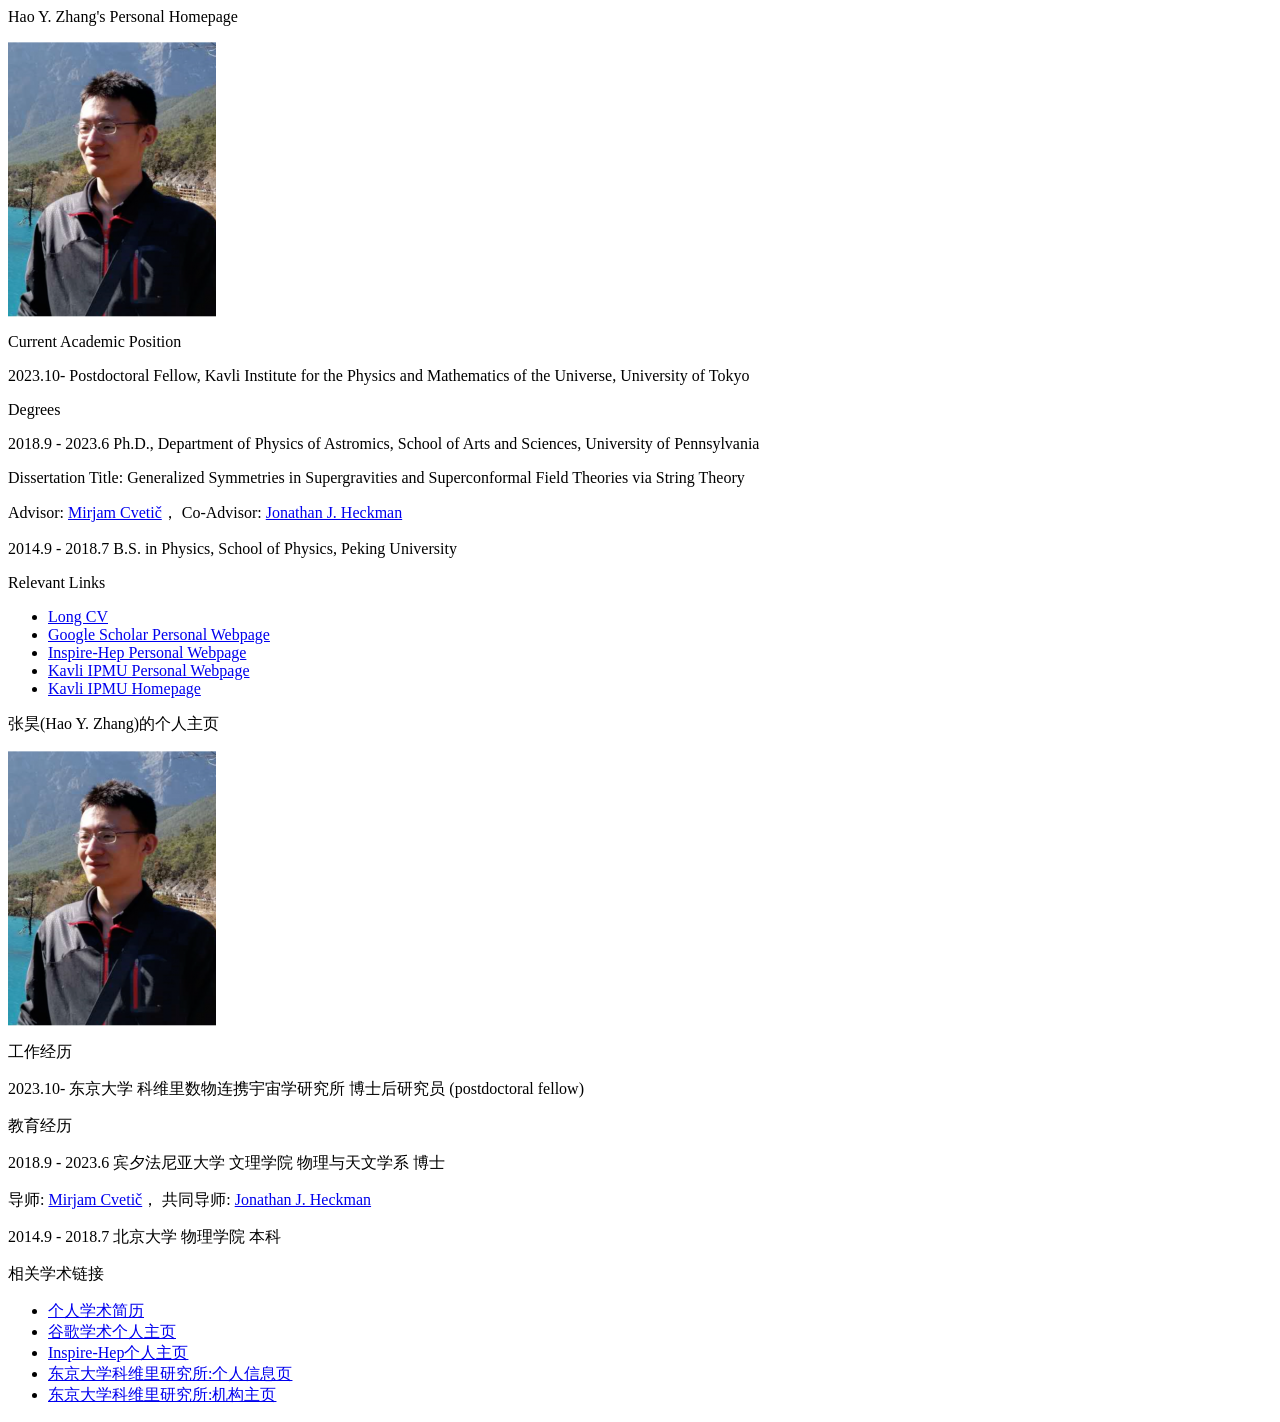
==== index.html @ 685e53cf "Update index.html En ver added" ====
<html lang="zh">
<head style="font-size:10em; ">
  <title>张昊(Hao Y. Zhang)的个人主页</title>
</head>

<body>

<p>Hao Y. Zhang's Personal Homepage</p>

<img src="./photo.png">
  
<p>Current Academic Position</p>
<p>2023.10- Postdoctoral Fellow, Kavli Institute for the Physics and Mathematics of the Universe, University of Tokyo</p>
  
<p>Degrees</p>
<p>2018.9 - 2023.6 Ph.D., Department of Physics of Astromics, School of Arts and Sciences, University of Pennsylvania</p>
<p>Dissertation Title: Generalized Symmetries in Supergravities and Superconformal Field Theories via String Theory </p>
<p>Advisor: <a href="https://en.wikipedia.org/wiki/Mirjam_Cvetič">Mirjam Cvetič</a>， 
  Co-Advisor: <a href="https://www.jjheckman.com">Jonathan J. Heckman</a></p>
<p>2014.9 - 2018.7 B.S. in Physics, School of Physics, Peking University</p>

  
<p>Relevant Links</p>
<ul>
<li> <a href="./HaoZhang_CV_202310.pdf">Long CV</a> </li>
<li> <a href="https://scholar.google.com/citations?user=xNSb1rYAAAAJ&hl=en">Google Scholar Personal Webpage</a> </li>
<li> <a href="https://inspirehep.net/authors/1694387?ui-citation-summary=true">Inspire-Hep Personal Webpage</a> </li>
<li> <a href="https://db.ipmu.jp/member/personal/7390en.html">Kavli IPMU Personal Webpage</a> </li>
<li> <a href="https://www.ipmu.jp">Kavli IPMU Homepage</a> </li>
</ul>

  
<p>张昊(Hao Y. Zhang)的个人主页</p>

<img src="./photo.png">
  
<p>工作经历</p>
<p>2023.10- 东京大学 科维里数物连携宇宙学研究所 博士后研究员 (postdoctoral fellow)</p>
  
<p>教育经历</p>
<p>2018.9 - 2023.6 宾夕法尼亚大学 文理学院 物理与天文学系 博士</p>
<p>导师: <a href="https://en.wikipedia.org/wiki/Mirjam_Cvetič">Mirjam Cvetič</a>， 
  共同导师: <a href="https://www.jjheckman.com">Jonathan J. Heckman</a></p>
<p>2014.9 - 2018.7 北京大学 物理学院 本科</p>

  
<p>相关学术链接</p>
<ul>
<li> <a href="./HaoZhang_CV_202310.pdf">个人学术简历</a> </li>
<li> <a href="https://scholar.google.com/citations?user=xNSb1rYAAAAJ&hl=en">谷歌学术个人主页</a> </li>
<li> <a href="https://inspirehep.net/authors/1694387?ui-citation-summary=true">Inspire-Hep个人主页</a> </li>
<li> <a href="https://db.ipmu.jp/member/personal/7390en.html">东京大学科维里研究所:个人信息页</a> </li>
<li> <a href="https://www.ipmu.jp">东京大学科维里研究所:机构主页</a> </li>
</ul>
</body>
</html>
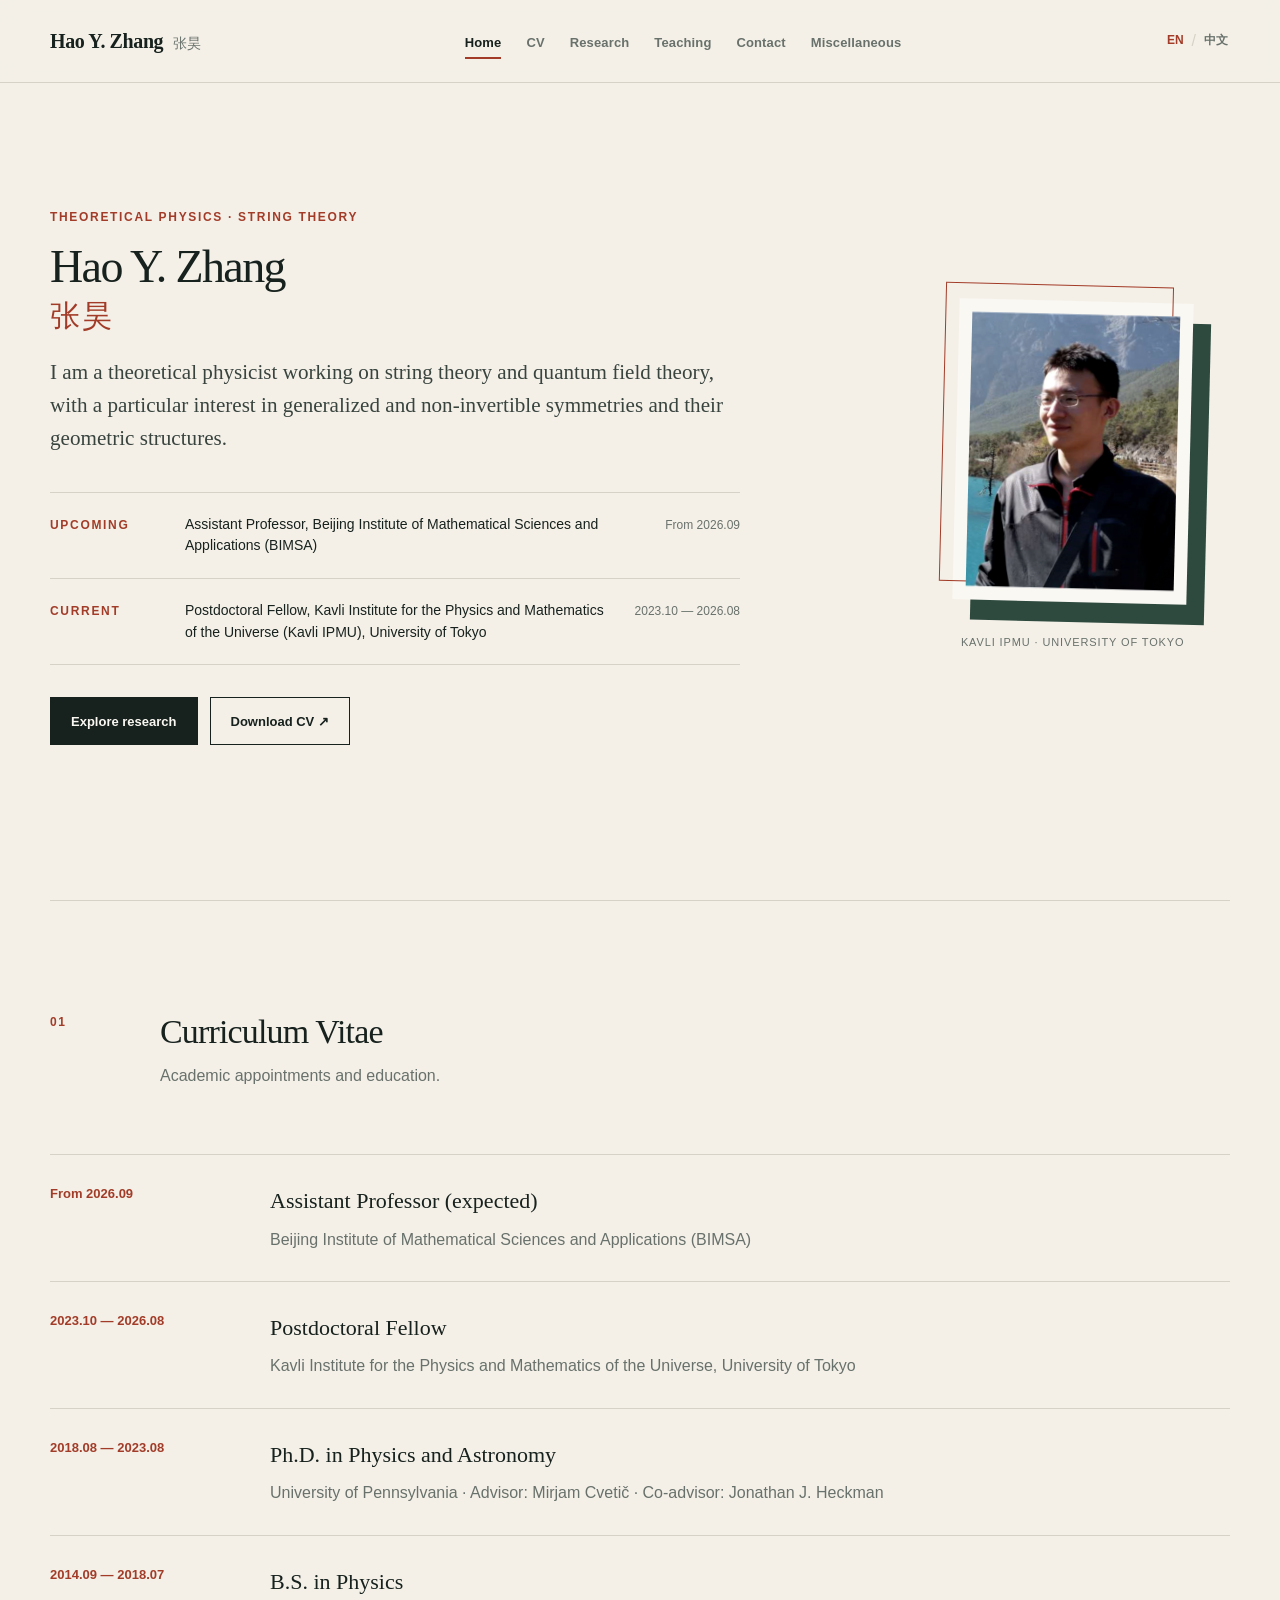
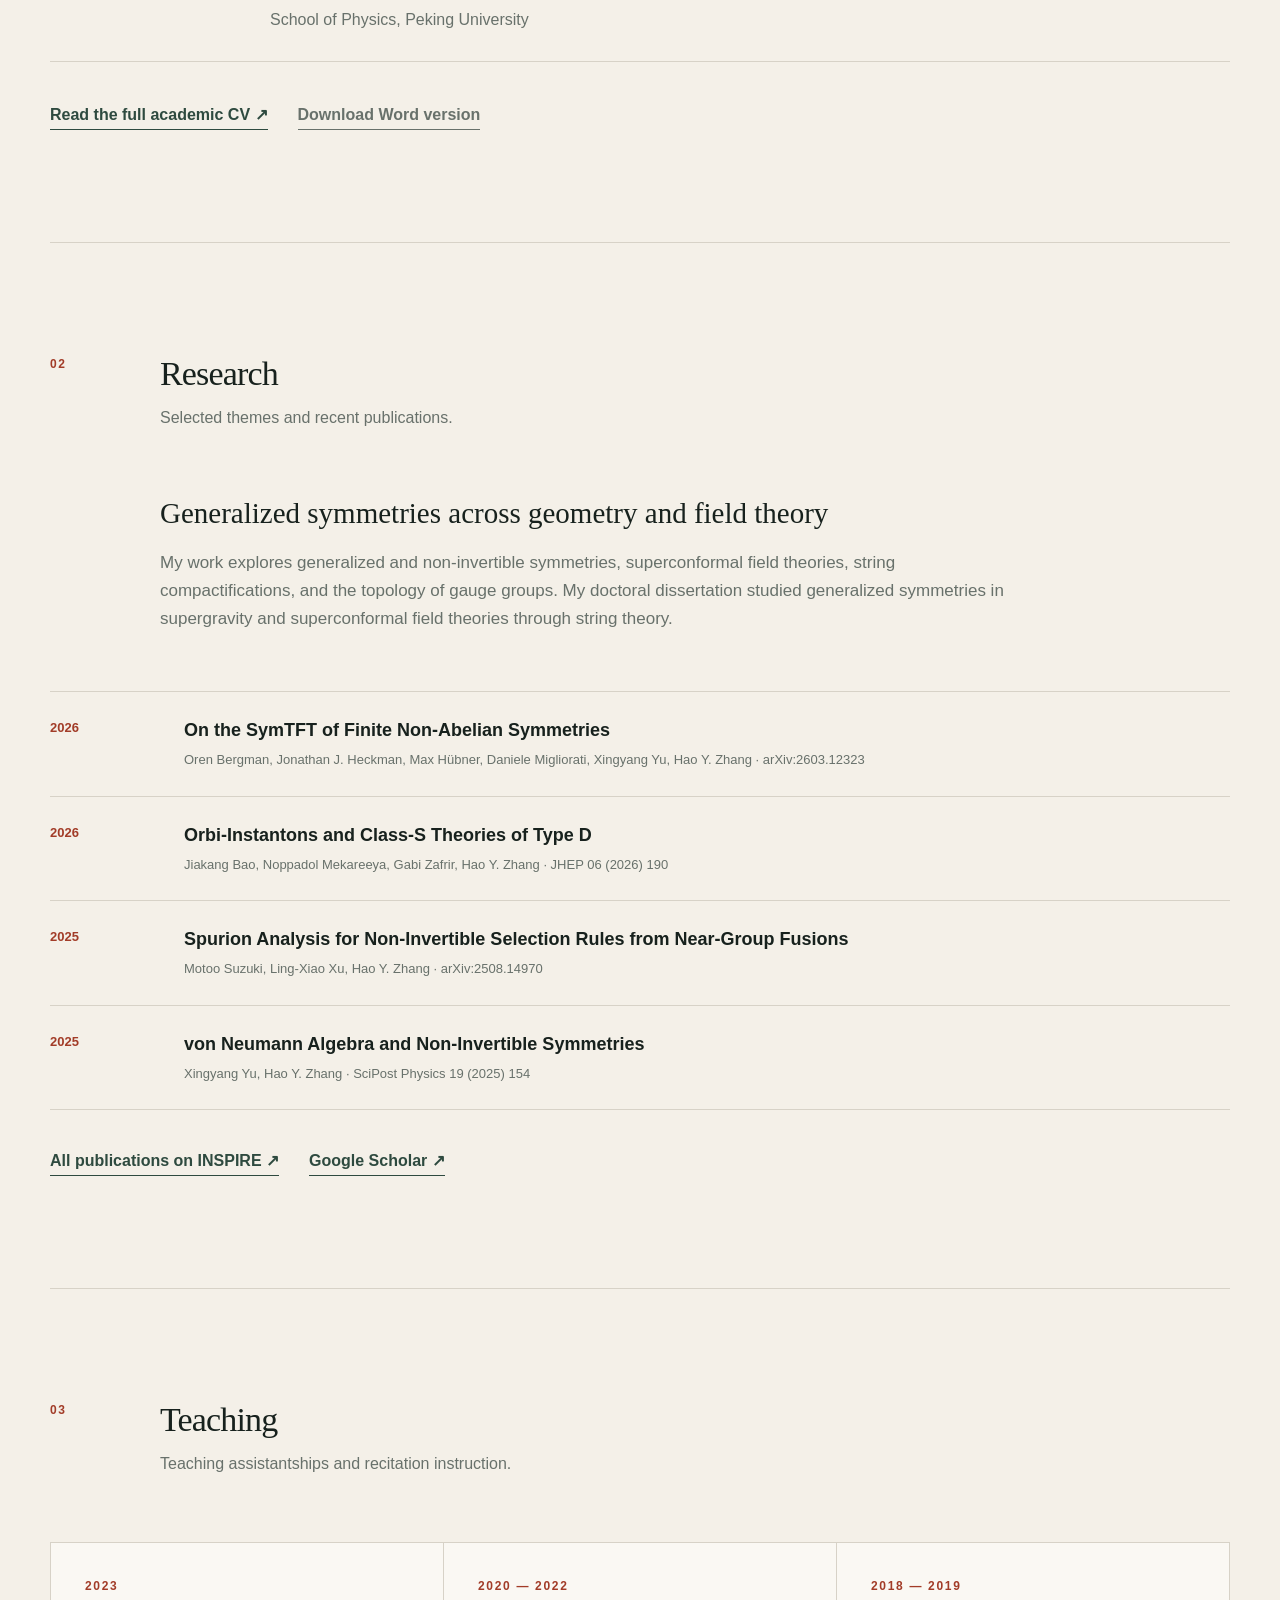
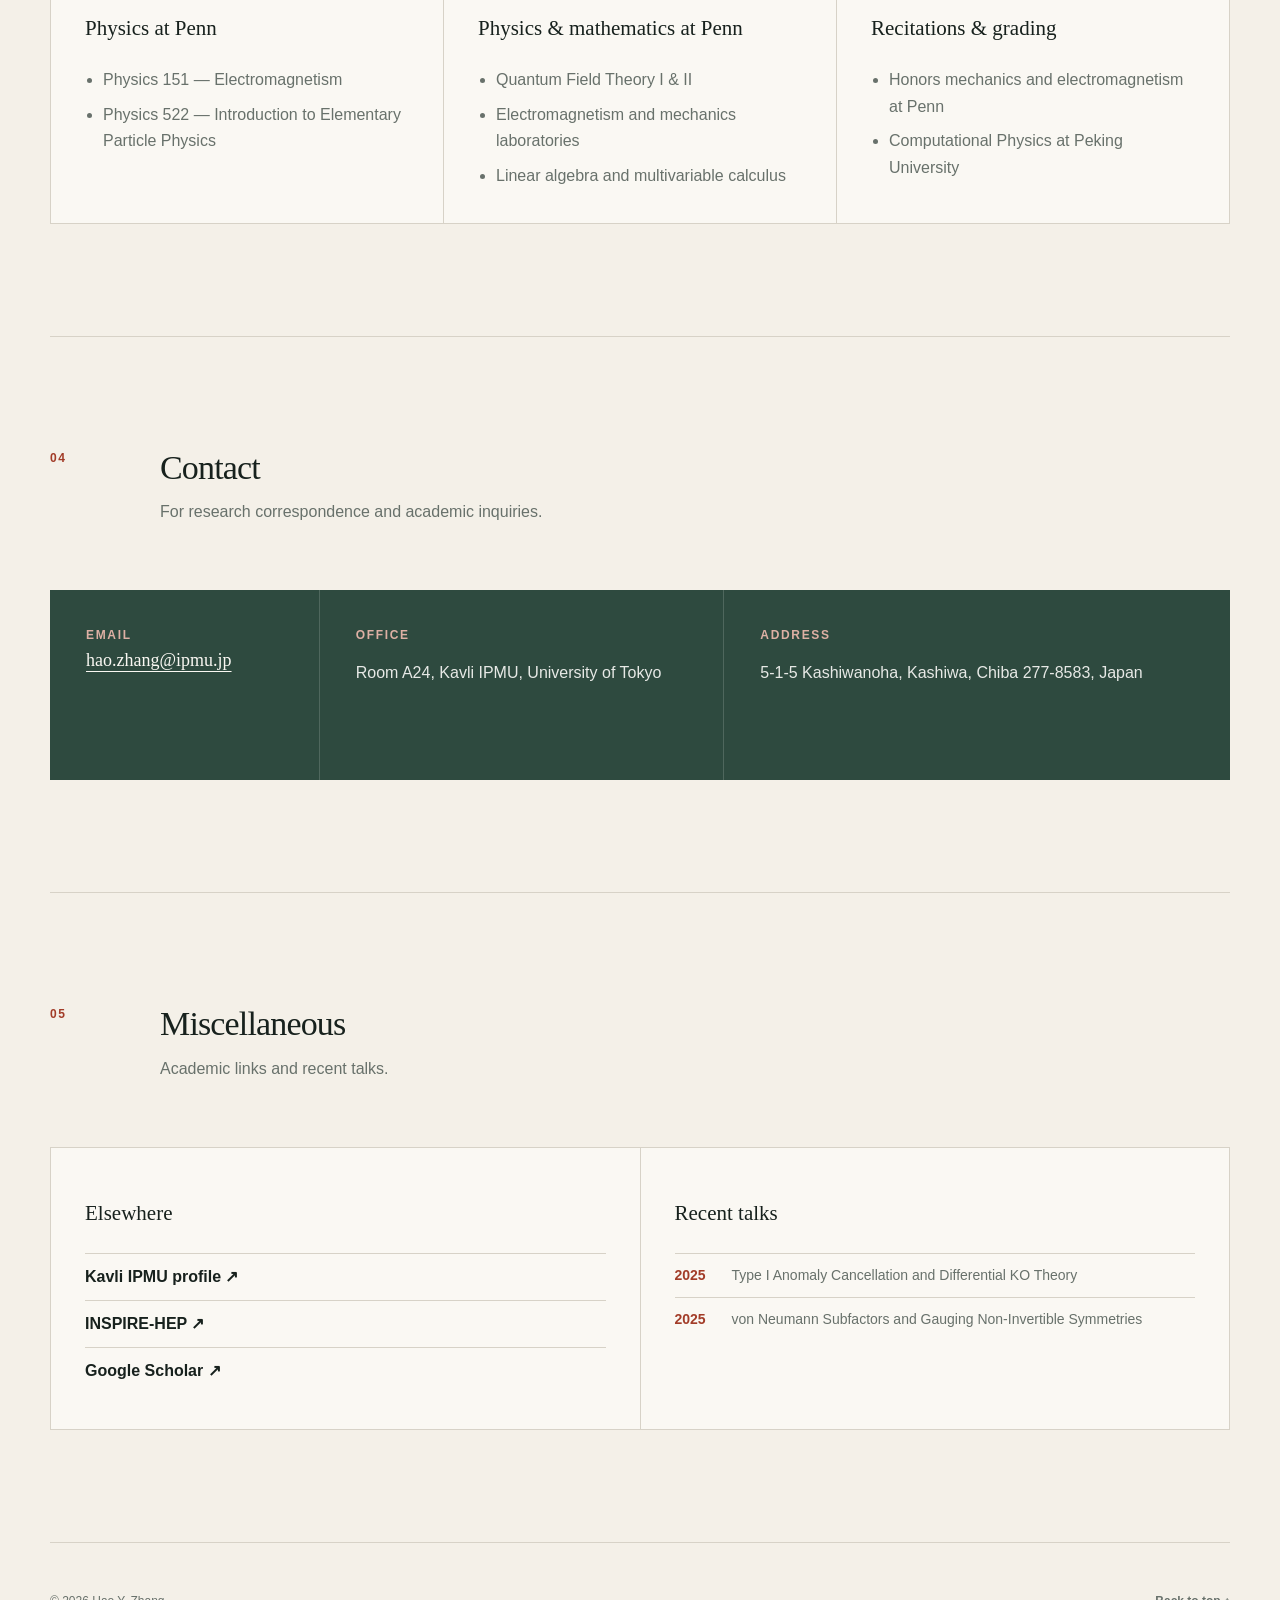
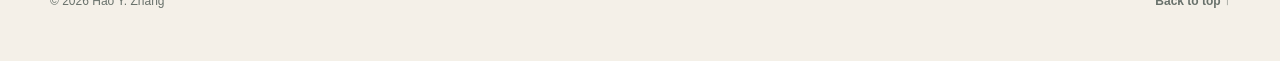
==== commit 562560d5: "Add files via upload" ====
--- a/index.html
+++ b/index.html
@@ -1,56 +1,242 @@
-<html lang="zh">
-<head style="font-size:10em; ">
-  <title>张昊(Hao Y. Zhang)的个人主页</title>
+<!doctype html>
+<html lang="en">
+<head>
+  <meta charset="utf-8">
+  <meta name="viewport" content="width=device-width, initial-scale=1">
+  <meta name="description" content="Hao Y. Zhang — theoretical physicist working on string theory, quantum field theory, and generalized symmetries. Assistant Professor at BIMSA from September 2026.">
+  <meta name="theme-color" content="#f4f0e8">
+  <title>Hao Y. Zhang | 张昊</title>
+  <link rel="stylesheet" href="styles.css">
+  <script src="script.js" defer></script>
 </head>
-
 <body>
-
-<p>Hao Y. Zhang's Personal Homepage</p>
-
-<img src="./photo.png">
-  
-<p>Current Academic Position</p>
-<p>2023.10- Postdoctoral Fellow, Kavli Institute for the Physics and Mathematics of the Universe, University of Tokyo</p>
-  
-<p>Degrees</p>
-<p>2018.9 - 2023.6 Ph.D., Department of Physics of Astromics, School of Arts and Sciences, University of Pennsylvania</p>
-<p>Dissertation Title: Generalized Symmetries in Supergravities and Superconformal Field Theories via String Theory </p>
-<p>Advisor: <a href="https://en.wikipedia.org/wiki/Mirjam_Cvetič">Mirjam Cvetič</a>， 
-  Co-Advisor: <a href="https://www.jjheckman.com">Jonathan J. Heckman</a></p>
-<p>2014.9 - 2018.7 B.S. in Physics, School of Physics, Peking University</p>
-
-  
-<p>Relevant Links</p>
-<ul>
-<li> <a href="./HaoZhang_CV_202310.pdf">Long CV</a> </li>
-<li> <a href="https://scholar.google.com/citations?user=xNSb1rYAAAAJ&hl=en">Google Scholar Personal Webpage</a> </li>
-<li> <a href="https://inspirehep.net/authors/1694387?ui-citation-summary=true">Inspire-Hep Personal Webpage</a> </li>
-<li> <a href="https://db.ipmu.jp/member/personal/7390en.html">Kavli IPMU Personal Webpage</a> </li>
-<li> <a href="https://www.ipmu.jp">Kavli IPMU Homepage</a> </li>
-</ul>
-
-  
-<p>张昊(Hao Y. Zhang)的个人主页</p>
-
-<img src="./photo.png">
-  
-<p>工作经历</p>
-<p>2023.10- 东京大学 科维里数物连携宇宙学研究所 博士后研究员 (postdoctoral fellow)</p>
-  
-<p>教育经历</p>
-<p>2018.9 - 2023.6 宾夕法尼亚大学 文理学院 物理与天文学系 博士</p>
-<p>导师: <a href="https://en.wikipedia.org/wiki/Mirjam_Cvetič">Mirjam Cvetič</a>， 
-  共同导师: <a href="https://www.jjheckman.com">Jonathan J. Heckman</a></p>
-<p>2014.9 - 2018.7 北京大学 物理学院 本科</p>
-
-  
-<p>相关学术链接</p>
-<ul>
-<li> <a href="./HaoZhang_CV_202310.pdf">个人学术简历</a> </li>
-<li> <a href="https://scholar.google.com/citations?user=xNSb1rYAAAAJ&hl=en">谷歌学术个人主页</a> </li>
-<li> <a href="https://inspirehep.net/authors/1694387?ui-citation-summary=true">Inspire-Hep个人主页</a> </li>
-<li> <a href="https://db.ipmu.jp/member/personal/7390en.html">东京大学科维里研究所:个人信息页</a> </li>
-<li> <a href="https://www.ipmu.jp">东京大学科维里研究所:机构主页</a> </li>
-</ul>
+  <a class="skip-link" href="#main-content">Skip to content</a>
+
+  <header class="site-header">
+    <div class="header-inner">
+      <a class="wordmark" href="#home" aria-label="Hao Y. Zhang home">
+        <span class="wordmark-name">Hao Y. Zhang</span>
+        <span class="wordmark-cn">张昊</span>
+      </a>
+
+      <nav class="main-nav" aria-label="Primary navigation">
+        <a href="#home" data-section="home" data-en="Home" data-zh="主页">Home</a>
+        <a href="#cv" data-section="cv" data-en="CV" data-zh="履历">CV</a>
+        <a href="#research" data-section="research" data-en="Research" data-zh="研究">Research</a>
+        <a href="#teaching" data-section="teaching" data-en="Teaching" data-zh="教学">Teaching</a>
+        <a href="#contact" data-section="contact" data-en="Contact" data-zh="联系方式">Contact</a>
+        <a href="#misc" data-section="misc" data-en="Miscellaneous" data-zh="其它">Miscellaneous</a>
+      </nav>
+
+      <div class="language-switcher" role="group" aria-label="Language">
+        <button type="button" data-language="en" aria-pressed="true">EN</button>
+        <span aria-hidden="true">/</span>
+        <button type="button" data-language="zh" aria-pressed="false">中文</button>
+      </div>
+    </div>
+  </header>
+
+  <main id="main-content">
+    <section id="home" class="page-section hero" data-page-section tabindex="-1">
+      <div class="hero-copy">
+        <p class="eyebrow" data-en="Theoretical Physics · String Theory" data-zh="理论物理 · 弦理论">Theoretical Physics · String Theory</p>
+        <h1><span>Hao Y. Zhang</span><span class="h1-cn">张昊</span></h1>
+        <p class="hero-lede" data-en="I am a theoretical physicist working on string theory and quantum field theory, with a particular interest in generalized and non-invertible symmetries and their geometric structures." data-zh="我的研究集中在弦理论与量子场论，尤其关注广义对称性、不可逆对称性，以及它们背后的几何结构。">I am a theoretical physicist working on string theory and quantum field theory, with a particular interest in generalized and non-invertible symmetries and their geometric structures.</p>
+        <div class="current-role">
+          <span class="role-label" data-en="Upcoming" data-zh="即将任职">Upcoming</span>
+          <p data-en="Assistant Professor, Beijing Institute of Mathematical Sciences and Applications (BIMSA)" data-zh="北京雁栖湖应用数学研究院（BIMSA）助理教授">Assistant Professor, Beijing Institute of Mathematical Sciences and Applications (BIMSA)</p>
+          <span class="role-date" data-en="From 2026.09" data-zh="2026.09 起">From 2026.09</span>
+        </div>
+        <div class="current-role current-role-secondary">
+          <span class="role-label" data-en="Current" data-zh="现任">Current</span>
+          <p data-en="Postdoctoral Fellow, Kavli Institute for the Physics and Mathematics of the Universe (Kavli IPMU), University of Tokyo" data-zh="东京大学科维里数物连携宇宙学研究所（Kavli IPMU）博士后研究员">Postdoctoral Fellow, Kavli Institute for the Physics and Mathematics of the Universe (Kavli IPMU), University of Tokyo</p>
+          <span class="role-date">2023.10 — 2026.08</span>
+        </div>
+        <div class="hero-actions">
+          <a class="button button-dark" href="#research" data-en="Explore research" data-zh="查看研究">Explore research</a>
+          <a class="button button-light" href="HaoZhang_CV_2026.pdf" target="_blank" rel="noopener" data-en="Download CV ↗" data-zh="下载履历 ↗">Download CV ↗</a>
+        </div>
+      </div>
+      <div class="portrait-wrap">
+        <div class="portrait-frame">
+          <img src="photo.png" alt="Portrait of Hao Y. Zhang" width="210" height="275">
+        </div>
+        <p class="portrait-caption" data-en="Kavli IPMU · University of Tokyo" data-zh="Kavli IPMU · 东京大学">Kavli IPMU · University of Tokyo</p>
+      </div>
+    </section>
+
+    <section id="cv" class="page-section" data-page-section tabindex="-1">
+      <div class="section-heading">
+        <p class="section-number">01</p>
+        <div>
+          <h2 data-en="Curriculum Vitae" data-zh="个人履历">Curriculum Vitae</h2>
+          <p data-en="Academic appointments and education." data-zh="学术任职与教育经历。">Academic appointments and education.</p>
+        </div>
+      </div>
+      <div class="timeline">
+        <article class="timeline-item">
+          <p class="timeline-date" data-en="From 2026.09" data-zh="2026.09 起">From 2026.09</p>
+          <div>
+            <h3 data-en="Assistant Professor (expected)" data-zh="助理教授（预计）">Assistant Professor (expected)</h3>
+            <p data-en="Beijing Institute of Mathematical Sciences and Applications (BIMSA)" data-zh="北京雁栖湖应用数学研究院（BIMSA）">Beijing Institute of Mathematical Sciences and Applications (BIMSA)</p>
+          </div>
+        </article>
+        <article class="timeline-item">
+          <p class="timeline-date">2023.10 — 2026.08</p>
+          <div>
+            <h3 data-en="Postdoctoral Fellow" data-zh="博士后研究员">Postdoctoral Fellow</h3>
+            <p data-en="Kavli Institute for the Physics and Mathematics of the Universe, University of Tokyo" data-zh="东京大学科维里数物连携宇宙学研究所（Kavli IPMU）">Kavli Institute for the Physics and Mathematics of the Universe, University of Tokyo</p>
+          </div>
+        </article>
+        <article class="timeline-item">
+          <p class="timeline-date">2018.08 — 2023.08</p>
+          <div>
+            <h3 data-en="Ph.D. in Physics and Astronomy" data-zh="物理与天文学博士">Ph.D. in Physics and Astronomy</h3>
+            <p data-en="University of Pennsylvania · Advisor: Mirjam Cvetič · Co-advisor: Jonathan J. Heckman" data-zh="宾夕法尼亚大学 · 导师：Mirjam Cvetič · 共同导师：Jonathan J. Heckman">University of Pennsylvania · Advisor: Mirjam Cvetič · Co-advisor: Jonathan J. Heckman</p>
+          </div>
+        </article>
+        <article class="timeline-item">
+          <p class="timeline-date">2014.09 — 2018.07</p>
+          <div>
+            <h3 data-en="B.S. in Physics" data-zh="物理学学士">B.S. in Physics</h3>
+            <p data-en="School of Physics, Peking University" data-zh="北京大学物理学院">School of Physics, Peking University</p>
+          </div>
+        </article>
+      </div>
+      <div class="link-row">
+        <a class="text-link" href="HaoZhang_CV_2026.pdf" target="_blank" rel="noopener" data-en="Read the full academic CV ↗" data-zh="查看完整学术履历 ↗">Read the full academic CV ↗</a>
+        <a class="text-link text-link-muted" href="HaoZhang_CV_2026.docx" data-en="Download Word version" data-zh="下载 Word 版本">Download Word version</a>
+      </div>
+    </section>
+
+    <section id="research" class="page-section" data-page-section tabindex="-1">
+      <div class="section-heading">
+        <p class="section-number">02</p>
+        <div>
+          <h2 data-en="Research" data-zh="研究">Research</h2>
+          <p data-en="Selected themes and recent publications." data-zh="主要研究方向与近期论文。">Selected themes and recent publications.</p>
+        </div>
+      </div>
+      <div class="research-intro">
+        <h3 data-en="Generalized symmetries across geometry and field theory" data-zh="贯穿几何与场论的广义对称性">Generalized symmetries across geometry and field theory</h3>
+        <p data-en="My work explores generalized and non-invertible symmetries, superconformal field theories, string compactifications, and the topology of gauge groups. My doctoral dissertation studied generalized symmetries in supergravity and superconformal field theories through string theory." data-zh="我的研究涵盖广义与不可逆对称性、超共形场论、弦紧致化以及规范群拓扑。博士论文通过弦理论研究超引力和超共形场论中的广义对称性。">My work explores generalized and non-invertible symmetries, superconformal field theories, string compactifications, and the topology of gauge groups. My doctoral dissertation studied generalized symmetries in supergravity and superconformal field theories through string theory.</p>
+      </div>
+      <div class="paper-list">
+        <article class="paper">
+          <span class="paper-year">2026</span>
+          <div><h3>On the SymTFT of Finite Non-Abelian Symmetries</h3><p>Oren Bergman, Jonathan J. Heckman, Max Hübner, Daniele Migliorati, Xingyang Yu, Hao Y. Zhang · arXiv:2603.12323</p></div>
+        </article>
+        <article class="paper">
+          <span class="paper-year">2026</span>
+          <div><h3>Orbi-Instantons and Class-S Theories of Type D</h3><p>Jiakang Bao, Noppadol Mekareeya, Gabi Zafrir, Hao Y. Zhang · JHEP 06 (2026) 190</p></div>
+        </article>
+        <article class="paper">
+          <span class="paper-year">2025</span>
+          <div><h3>Spurion Analysis for Non-Invertible Selection Rules from Near-Group Fusions</h3><p>Motoo Suzuki, Ling-Xiao Xu, Hao Y. Zhang · arXiv:2508.14970</p></div>
+        </article>
+        <article class="paper">
+          <span class="paper-year">2025</span>
+          <div><h3>von Neumann Algebra and Non-Invertible Symmetries</h3><p>Xingyang Yu, Hao Y. Zhang · SciPost Physics 19 (2025) 154</p></div>
+        </article>
+      </div>
+      <div class="link-row">
+        <a class="text-link" href="https://inspirehep.net/authors/1694387?ui-citation-summary=true" target="_blank" rel="noopener" data-en="All publications on INSPIRE ↗" data-zh="在 INSPIRE 查看全部论文 ↗">All publications on INSPIRE ↗</a>
+        <a class="text-link" href="https://scholar.google.com/citations?user=xNSb1rYAAAAJ&hl=en" target="_blank" rel="noopener" data-en="Google Scholar ↗" data-zh="Google Scholar ↗">Google Scholar ↗</a>
+      </div>
+    </section>
+
+    <section id="teaching" class="page-section" data-page-section tabindex="-1">
+      <div class="section-heading">
+        <p class="section-number">03</p>
+        <div>
+          <h2 data-en="Teaching" data-zh="教学">Teaching</h2>
+          <p data-en="Teaching assistantships and recitation instruction." data-zh="助教、习题课与课程辅导经历。">Teaching assistantships and recitation instruction.</p>
+        </div>
+      </div>
+      <div class="teaching-grid">
+        <article>
+          <p class="teaching-year">2023</p>
+          <h3 data-en="Physics at Penn" data-zh="宾大物理课程">Physics at Penn</h3>
+          <ul>
+            <li data-en="Physics 151 — Electromagnetism" data-zh="Physics 151 — 电磁学">Physics 151 — Electromagnetism</li>
+            <li data-en="Physics 522 — Introduction to Elementary Particle Physics" data-zh="Physics 522 — 基本粒子物理导论">Physics 522 — Introduction to Elementary Particle Physics</li>
+          </ul>
+        </article>
+        <article>
+          <p class="teaching-year">2020 — 2022</p>
+          <h3 data-en="Physics & mathematics at Penn" data-zh="宾大物理与数学课程">Physics & mathematics at Penn</h3>
+          <ul>
+            <li data-en="Quantum Field Theory I & II" data-zh="量子场论 I、II">Quantum Field Theory I & II</li>
+            <li data-en="Electromagnetism and mechanics laboratories" data-zh="电磁学与力学实验课">Electromagnetism and mechanics laboratories</li>
+            <li data-en="Linear algebra and multivariable calculus" data-zh="线性代数与多元微积分">Linear algebra and multivariable calculus</li>
+          </ul>
+        </article>
+        <article>
+          <p class="teaching-year">2018 — 2019</p>
+          <h3 data-en="Recitations & grading" data-zh="习题课与课程辅导">Recitations & grading</h3>
+          <ul>
+            <li data-en="Honors mechanics and electromagnetism at Penn" data-zh="宾大荣誉力学与荣誉电磁学">Honors mechanics and electromagnetism at Penn</li>
+            <li data-en="Computational Physics at Peking University" data-zh="北京大学计算物理">Computational Physics at Peking University</li>
+          </ul>
+        </article>
+      </div>
+    </section>
+
+    <section id="contact" class="page-section" data-page-section tabindex="-1">
+      <div class="section-heading">
+        <p class="section-number">04</p>
+        <div>
+          <h2 data-en="Contact" data-zh="联系方式">Contact</h2>
+          <p data-en="For research correspondence and academic inquiries." data-zh="欢迎就研究合作与学术问题联系。">For research correspondence and academic inquiries.</p>
+        </div>
+      </div>
+      <div class="contact-card">
+        <div>
+          <p class="contact-label" data-en="Email" data-zh="电子邮箱">Email</p>
+          <a href="mailto:hao.zhang@ipmu.jp">hao.zhang@ipmu.jp</a>
+        </div>
+        <div>
+          <p class="contact-label" data-en="Office" data-zh="办公地址">Office</p>
+          <p data-en="Room A24, Kavli IPMU, University of Tokyo" data-zh="东京大学 Kavli IPMU，A24 室">Room A24, Kavli IPMU, University of Tokyo</p>
+        </div>
+        <div>
+          <p class="contact-label" data-en="Address" data-zh="通信地址">Address</p>
+          <p data-en="5-1-5 Kashiwanoha, Kashiwa, Chiba 277-8583, Japan" data-zh="日本千叶县柏市柏之叶 5-1-5，邮编 277-8583">5-1-5 Kashiwanoha, Kashiwa, Chiba 277-8583, Japan</p>
+        </div>
+      </div>
+    </section>
+
+    <section id="misc" class="page-section" data-page-section tabindex="-1">
+      <div class="section-heading">
+        <p class="section-number">05</p>
+        <div>
+          <h2 data-en="Miscellaneous" data-zh="其它">Miscellaneous</h2>
+          <p data-en="Academic links and recent talks." data-zh="学术链接与近期报告。">Academic links and recent talks.</p>
+        </div>
+      </div>
+      <div class="misc-grid">
+        <article>
+          <h3 data-en="Elsewhere" data-zh="相关链接">Elsewhere</h3>
+          <ul class="clean-list link-list">
+            <li><a href="https://db.ipmu.jp/member/personal/7390en.html" target="_blank" rel="noopener" data-en="Kavli IPMU profile ↗" data-zh="Kavli IPMU 个人页面 ↗">Kavli IPMU profile ↗</a></li>
+            <li><a href="https://inspirehep.net/authors/1694387?ui-citation-summary=true" target="_blank" rel="noopener">INSPIRE-HEP ↗</a></li>
+            <li><a href="https://scholar.google.com/citations?user=xNSb1rYAAAAJ&hl=en" target="_blank" rel="noopener">Google Scholar ↗</a></li>
+          </ul>
+        </article>
+        <article>
+          <h3 data-en="Recent talks" data-zh="近期报告">Recent talks</h3>
+          <ul class="clean-list detail-list">
+            <li><span>2025</span><span data-en="Type I Anomaly Cancellation and Differential KO Theory" data-zh="I 型弦反常抵消与微分 KO 理论">Type I Anomaly Cancellation and Differential KO Theory</span></li>
+            <li><span>2025</span><span data-en="von Neumann Subfactors and Gauging Non-Invertible Symmetries" data-zh="冯·诺依曼子因子与不可逆对称性的规范化">von Neumann Subfactors and Gauging Non-Invertible Symmetries</span></li>
+          </ul>
+        </article>
+      </div>
+    </section>
+  </main>
+
+  <footer>
+    <p>© <span id="year">2026</span> Hao Y. Zhang</p>
+    <a href="#home" data-en="Back to top ↑" data-zh="返回顶部 ↑">Back to top ↑</a>
+  </footer>
 </body>
 </html>
--- a/styles.css
+++ b/styles.css
@@ -0,0 +1,418 @@
+:root {
+  --paper: #f4f0e8;
+  --paper-light: #faf8f3;
+  --ink: #17211d;
+  --muted: #68716b;
+  --line: #d7d2c7;
+  --accent: #a23c28;
+  --green: #2e4a3f;
+  --max: 1180px;
+}
+
+* { box-sizing: border-box; }
+
+html { scroll-behavior: smooth; }
+
+body {
+  margin: 0;
+  color: var(--ink);
+  background: var(--paper);
+  font-family: "Avenir Next", Avenir, "PingFang SC", "Noto Sans CJK SC", sans-serif;
+  font-size: 16px;
+  line-height: 1.65;
+  -webkit-font-smoothing: antialiased;
+}
+
+a { color: inherit; }
+
+.skip-link {
+  position: fixed;
+  z-index: 100;
+  top: 0;
+  left: 1rem;
+  padding: .6rem 1rem;
+  background: var(--ink);
+  color: white;
+  transform: translateY(-120%);
+}
+
+.skip-link:focus { transform: translateY(0); }
+
+.site-header {
+  position: sticky;
+  z-index: 20;
+  top: 0;
+  background: color-mix(in srgb, var(--paper) 92%, transparent);
+  border-bottom: 1px solid var(--line);
+  backdrop-filter: blur(12px);
+}
+
+.header-inner {
+  width: min(var(--max), calc(100% - 48px));
+  min-height: 82px;
+  margin: 0 auto;
+  display: grid;
+  grid-template-columns: auto 1fr auto;
+  align-items: center;
+  gap: 38px;
+}
+
+.wordmark {
+  display: flex;
+  align-items: baseline;
+  gap: 10px;
+  text-decoration: none;
+}
+
+.wordmark-name {
+  font-family: "Iowan Old Style", Baskerville, "Songti SC", "Noto Serif CJK SC", serif;
+  font-size: 20px;
+  font-weight: 700;
+  letter-spacing: -.02em;
+}
+
+.wordmark-cn { color: var(--muted); font-size: 14px; }
+
+.main-nav {
+  display: flex;
+  justify-content: center;
+  gap: 25px;
+}
+
+.main-nav a {
+  position: relative;
+  padding: 29px 0 26px;
+  color: var(--muted);
+  font-size: 13px;
+  font-weight: 650;
+  letter-spacing: .01em;
+  text-decoration: none;
+  white-space: nowrap;
+}
+
+.main-nav a::after {
+  position: absolute;
+  right: 0;
+  bottom: 20px;
+  left: 0;
+  height: 2px;
+  background: var(--accent);
+  content: "";
+  transform: scaleX(0);
+  transition: transform .2s ease;
+}
+
+.main-nav a:hover,
+.main-nav a.active { color: var(--ink); }
+
+.main-nav a:hover::after,
+.main-nav a.active::after { transform: scaleX(1); }
+
+.language-switcher {
+  display: flex;
+  align-items: center;
+  gap: 6px;
+  color: var(--line);
+}
+
+.language-switcher button {
+  padding: 7px 2px;
+  border: 0;
+  color: var(--muted);
+  background: transparent;
+  cursor: pointer;
+  font: inherit;
+  font-size: 12px;
+  font-weight: 700;
+}
+
+.language-switcher button[aria-pressed="true"] { color: var(--accent); }
+
+main,
+footer {
+  width: min(var(--max), calc(100% - 48px));
+  margin: 0 auto;
+}
+
+.page-section {
+  padding: 112px 0;
+  border-bottom: 1px solid var(--line);
+  scroll-margin-top: 80px;
+}
+
+.hero {
+  min-height: calc(100vh - 82px);
+  display: grid;
+  grid-template-columns: minmax(0, 1.55fr) minmax(260px, .65fr);
+  align-items: center;
+  gap: clamp(54px, 9vw, 136px);
+  padding-top: 82px;
+}
+
+.eyebrow,
+.section-number,
+.role-label,
+.contact-label,
+.teaching-year {
+  margin: 0;
+  color: var(--accent);
+  font-size: 12px;
+  font-weight: 750;
+  letter-spacing: .14em;
+  text-transform: uppercase;
+}
+
+h1, h2, h3, p { margin-top: 0; }
+
+h1,
+h2 {
+  font-family: "Iowan Old Style", Baskerville, "Songti SC", "Noto Serif CJK SC", serif;
+  font-weight: 400;
+}
+
+h1 {
+  margin: 16px 0 24px;
+  font-size: clamp(34px, 3.8vw, 46px);
+  letter-spacing: -.035em;
+  line-height: 1.03;
+}
+
+h1 span { display: block; }
+
+.h1-cn {
+  margin-top: 10px;
+  color: var(--accent);
+  font-family: "Songti SC", "Noto Serif CJK SC", "Iowan Old Style", serif;
+  font-size: .65em;
+  letter-spacing: .06em;
+}
+
+.hero-lede {
+  max-width: 690px;
+  margin-bottom: 36px;
+  color: #39443f;
+  font-family: "Iowan Old Style", Baskerville, "Songti SC", "Noto Serif CJK SC", serif;
+  font-size: clamp(18px, 1.65vw, 22px);
+  line-height: 1.58;
+}
+
+.current-role {
+  max-width: 690px;
+  padding: 21px 0;
+  display: grid;
+  grid-template-columns: 115px 1fr auto;
+  gap: 20px;
+  align-items: baseline;
+  border-top: 1px solid var(--line);
+  border-bottom: 1px solid var(--line);
+}
+
+.current-role p { margin: 0; font-size: 14px; line-height: 1.55; }
+.role-date { color: var(--muted); font-size: 12px; white-space: nowrap; }
+.current-role-secondary { border-top: 0; }
+
+.hero-actions { display: flex; gap: 12px; margin-top: 32px; }
+
+.button {
+  min-height: 48px;
+  padding: 12px 20px;
+  display: inline-flex;
+  align-items: center;
+  justify-content: center;
+  border: 1px solid var(--ink);
+  font-size: 13px;
+  font-weight: 700;
+  text-decoration: none;
+  transition: transform .2s ease, background .2s ease;
+}
+
+.button:hover { transform: translateY(-2px); }
+.button-dark { color: var(--paper-light); background: var(--ink); }
+.button-light:hover { background: var(--paper-light); }
+
+.portrait-wrap { justify-self: center; }
+
+.portrait-frame {
+  position: relative;
+  width: min(100%, 310px);
+  padding: 13px;
+  background: var(--paper-light);
+  box-shadow: 18px 20px 0 var(--green);
+  transform: rotate(1.4deg);
+}
+
+.portrait-frame::before {
+  position: absolute;
+  z-index: -1;
+  inset: -16px 20px 18px -14px;
+  border: 1px solid var(--accent);
+  content: "";
+}
+
+.portrait-frame img { width: 100%; height: auto; display: block; filter: saturate(.78) contrast(1.04); }
+
+.portrait-caption {
+  margin: 31px 0 0;
+  color: var(--muted);
+  font-size: 11px;
+  letter-spacing: .08em;
+  text-align: center;
+  text-transform: uppercase;
+}
+
+.section-heading {
+  margin-bottom: 65px;
+  display: grid;
+  grid-template-columns: 86px 1fr;
+  gap: 24px;
+}
+
+.section-heading h2 {
+  margin-bottom: 12px;
+  font-size: clamp(27px, 2.8vw, 34px);
+  letter-spacing: -.025em;
+  line-height: 1.12;
+}
+
+.section-heading > div > p { margin: 0; color: var(--muted); }
+
+.timeline { margin-bottom: 40px; }
+
+.timeline-item {
+  padding: 28px 0;
+  display: grid;
+  grid-template-columns: 190px 1fr;
+  gap: 30px;
+  border-top: 1px solid var(--line);
+}
+
+.timeline-item:last-child { border-bottom: 1px solid var(--line); }
+.timeline-date { color: var(--accent); font-size: 13px; font-weight: 700; }
+.timeline-item h3 { margin-bottom: 7px; font-family: "Iowan Old Style", Baskerville, "Songti SC", "Noto Serif CJK SC", serif; font-size: 22px; font-weight: 400; }
+.timeline-item p:last-child { margin-bottom: 0; color: var(--muted); }
+
+.text-link {
+  display: inline-block;
+  border-bottom: 1px solid currentColor;
+  color: var(--green);
+  font-weight: 700;
+  text-decoration: none;
+}
+
+.text-link:hover { color: var(--accent); }
+.text-link-muted { color: var(--muted); font-weight: 600; }
+
+.research-intro {
+  max-width: 860px;
+  margin: 0 0 58px 110px;
+}
+
+.research-intro h3 {
+  margin-bottom: 18px;
+  font-family: "Iowan Old Style", Baskerville, "Songti SC", "Noto Serif CJK SC", serif;
+  font-size: clamp(22px, 2.3vw, 29px);
+  font-weight: 400;
+  line-height: 1.2;
+}
+
+.research-intro p { color: var(--muted); font-size: 17px; }
+
+.paper {
+  padding: 25px 0;
+  display: grid;
+  grid-template-columns: 110px 1fr;
+  gap: 24px;
+  border-top: 1px solid var(--line);
+}
+
+.paper:last-child { border-bottom: 1px solid var(--line); }
+.paper-year { color: var(--accent); font-size: 13px; font-weight: 750; }
+.paper h3 { max-width: 850px; margin-bottom: 6px; font-size: 18px; line-height: 1.45; }
+.paper p { margin: 0; color: var(--muted); font-size: 13px; }
+.link-row { margin-top: 38px; display: flex; flex-wrap: wrap; gap: 30px; }
+
+.teaching-grid,
+.misc-grid {
+  display: grid;
+  gap: 1px;
+  background: var(--line);
+  border: 1px solid var(--line);
+}
+
+.teaching-grid { grid-template-columns: repeat(3, 1fr); }
+.misc-grid { grid-template-columns: repeat(2, 1fr); }
+
+.teaching-grid article,
+.misc-grid article { padding: 34px; background: var(--paper-light); }
+.teaching-grid h3,
+.misc-grid h3 { margin: 14px 0 22px; font-family: "Iowan Old Style", Baskerville, "Songti SC", "Noto Serif CJK SC", serif; font-size: 21px; font-weight: 400; }
+.teaching-grid ul { margin: 0; padding-left: 18px; color: var(--muted); }
+.teaching-grid li + li { margin-top: 8px; }
+
+.contact-card {
+  display: grid;
+  grid-template-columns: .8fr 1.2fr 1.5fr;
+  background: var(--green);
+  color: var(--paper-light);
+}
+
+.contact-card > div { min-height: 190px; padding: 36px; border-right: 1px solid rgba(255,255,255,.16); }
+.contact-card > div:last-child { border-right: 0; }
+.contact-card .contact-label { color: #ddb0a4; }
+.contact-card a { font-family: "Iowan Old Style", Baskerville, serif; font-size: 18px; text-underline-offset: 5px; }
+.contact-card p:last-child { margin: 14px 0 0; color: #e7e9e6; }
+
+.clean-list { margin: 0; padding: 0; list-style: none; }
+.link-list li { padding: 10px 0; border-top: 1px solid var(--line); }
+.link-list a { font-weight: 650; text-decoration: none; }
+.link-list a:hover { color: var(--accent); }
+.detail-list li { padding: 10px 0; display: grid; grid-template-columns: 45px 1fr; gap: 12px; border-top: 1px solid var(--line); color: var(--muted); font-size: 14px; }
+.detail-list li span:first-child { color: var(--accent); font-weight: 700; }
+
+footer {
+  min-height: 118px;
+  display: flex;
+  align-items: center;
+  justify-content: space-between;
+  color: var(--muted);
+  font-size: 12px;
+}
+
+footer p { margin: 0; }
+footer a { font-weight: 700; text-decoration: none; }
+
+:focus-visible { outline: 3px solid color-mix(in srgb, var(--accent) 65%, transparent); outline-offset: 4px; }
+
+@media (max-width: 980px) {
+  .header-inner { min-height: 76px; grid-template-columns: 1fr auto; gap: 12px; }
+  .main-nav { grid-column: 1 / -1; order: 3; justify-content: flex-start; gap: 24px; overflow-x: auto; scrollbar-width: none; }
+  .main-nav a { padding: 10px 0 14px; }
+  .main-nav a::after { bottom: 8px; }
+  .hero { min-height: auto; padding-top: 100px; }
+  .teaching-grid, .misc-grid { grid-template-columns: 1fr; }
+  .contact-card { grid-template-columns: 1fr; }
+  .contact-card > div { min-height: 0; border-right: 0; border-bottom: 1px solid rgba(255,255,255,.16); }
+}
+
+@media (max-width: 720px) {
+  .header-inner, main, footer { width: min(100% - 30px, var(--max)); }
+  .wordmark-cn { display: none; }
+  .page-section { padding: 78px 0; scroll-margin-top: 118px; }
+  .hero { grid-template-columns: 1fr; gap: 72px; }
+  .hero-copy { order: 2; }
+  .portrait-wrap { order: 1; }
+  .portrait-frame { width: 205px; box-shadow: 12px 13px 0 var(--green); }
+  .portrait-caption { margin-top: 25px; }
+  h1 { font-size: clamp(34px, 10vw, 42px); }
+  .current-role { grid-template-columns: 1fr; gap: 7px; }
+  .hero-actions { flex-direction: column; align-items: stretch; }
+  .section-heading { grid-template-columns: 42px 1fr; gap: 12px; margin-bottom: 45px; }
+  .timeline-item, .paper { grid-template-columns: 1fr; gap: 5px; }
+  .research-intro { margin-left: 0; }
+  .teaching-grid article, .misc-grid article, .contact-card > div { padding: 26px; }
+}
+
+@media (prefers-reduced-motion: reduce) {
+  html { scroll-behavior: auto; }
+  *, *::before, *::after { transition-duration: .01ms !important; }
+}
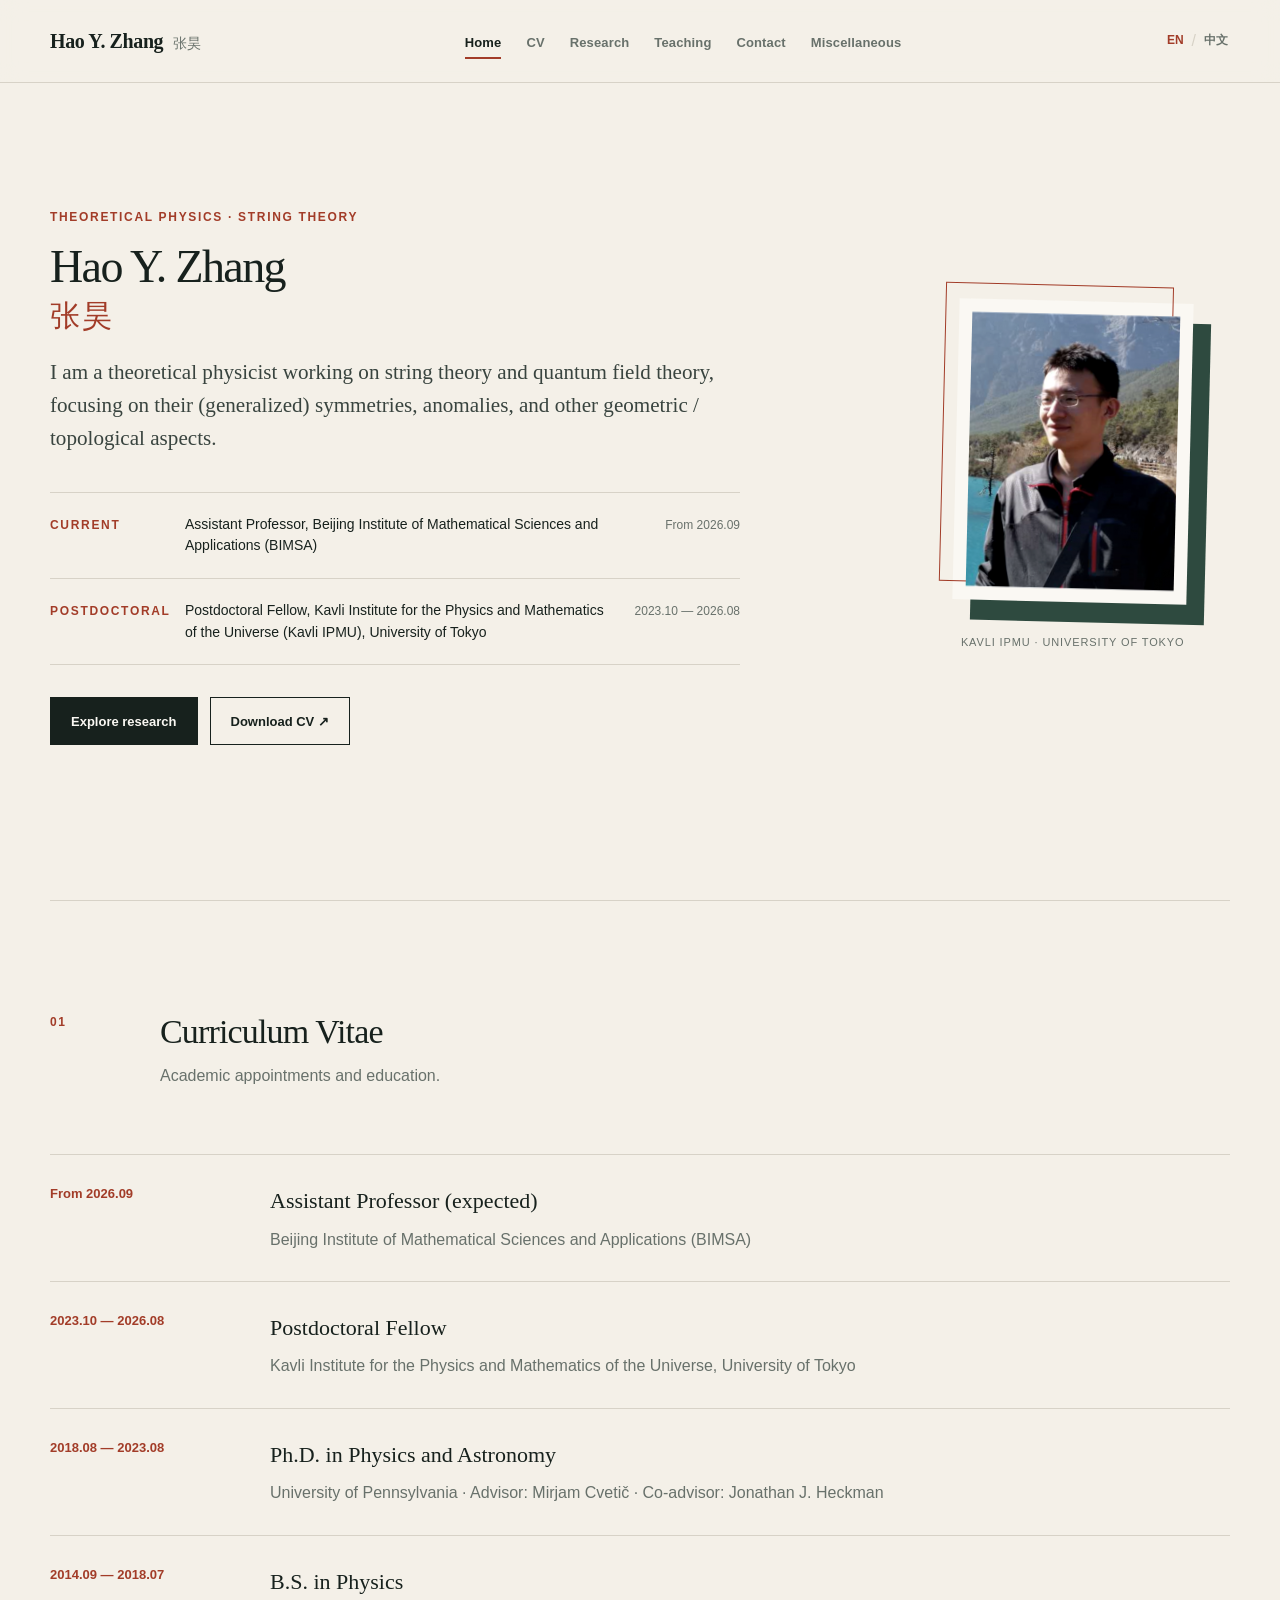
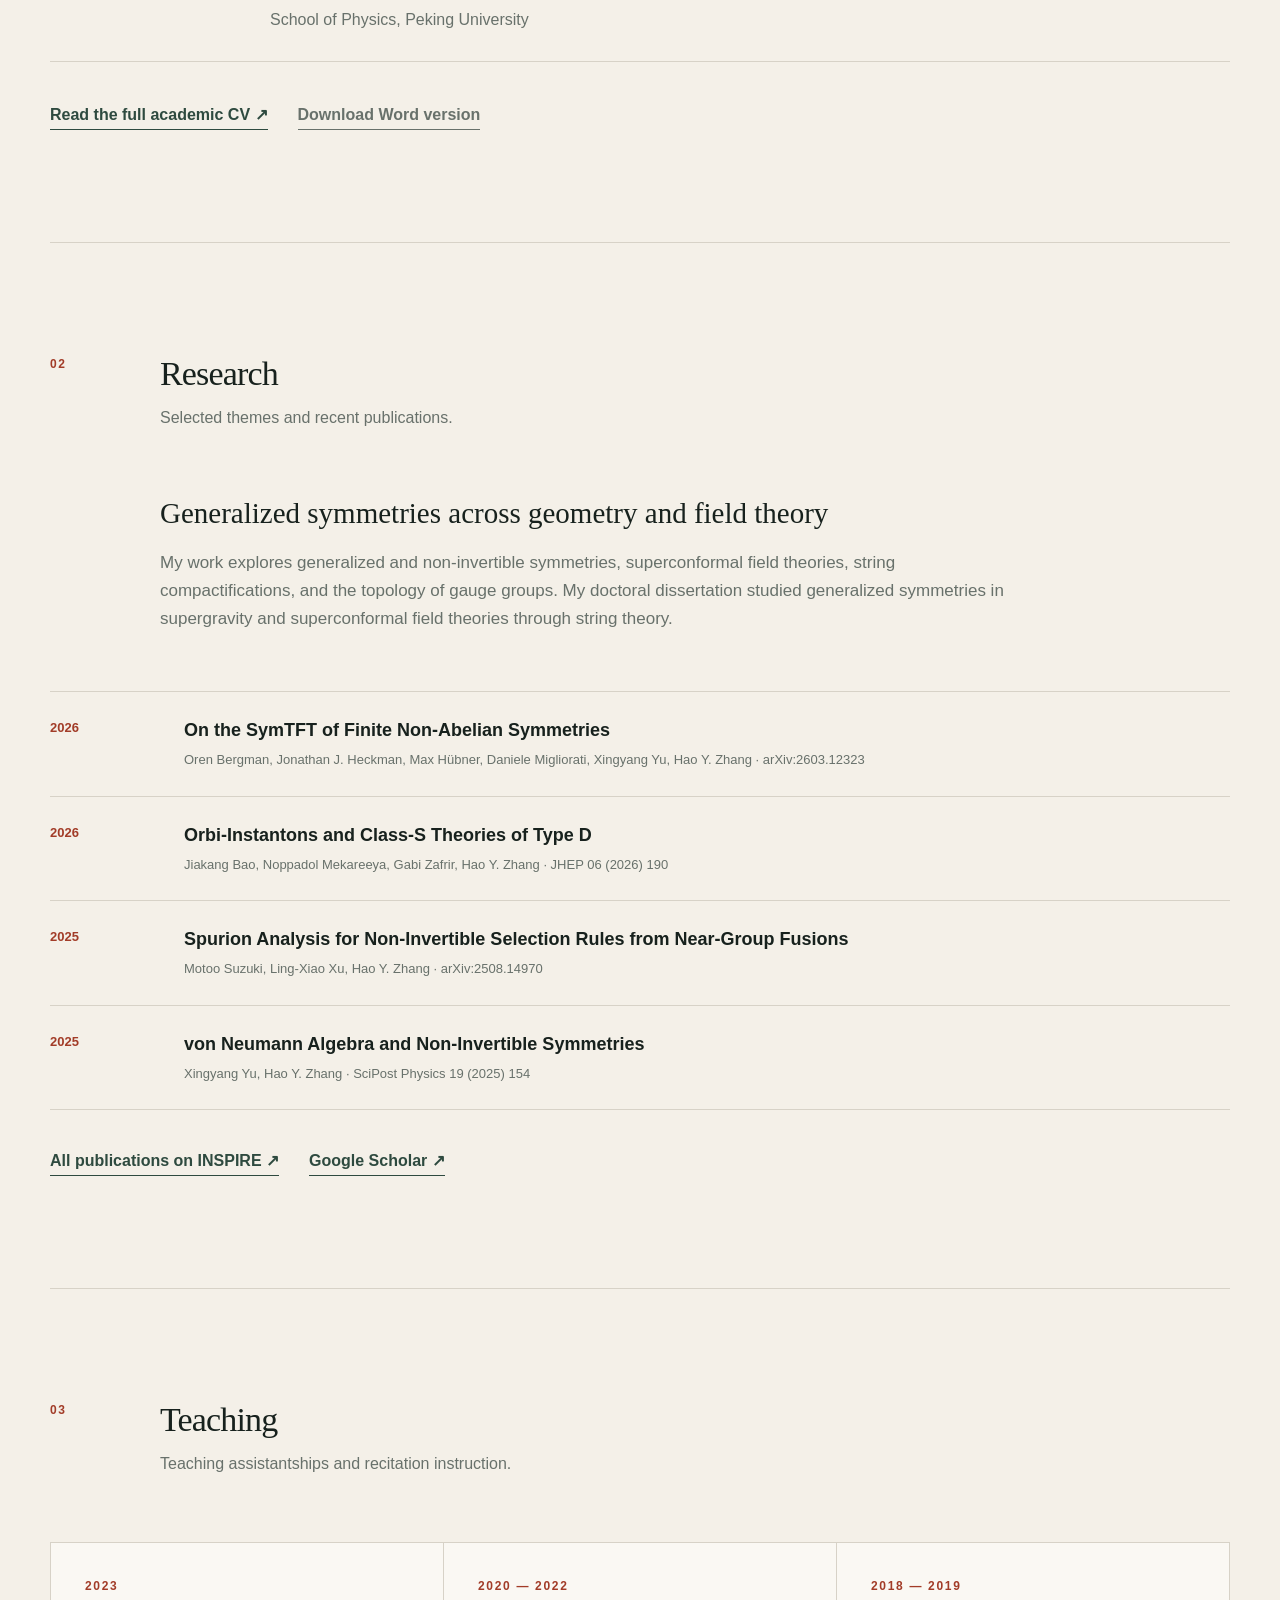
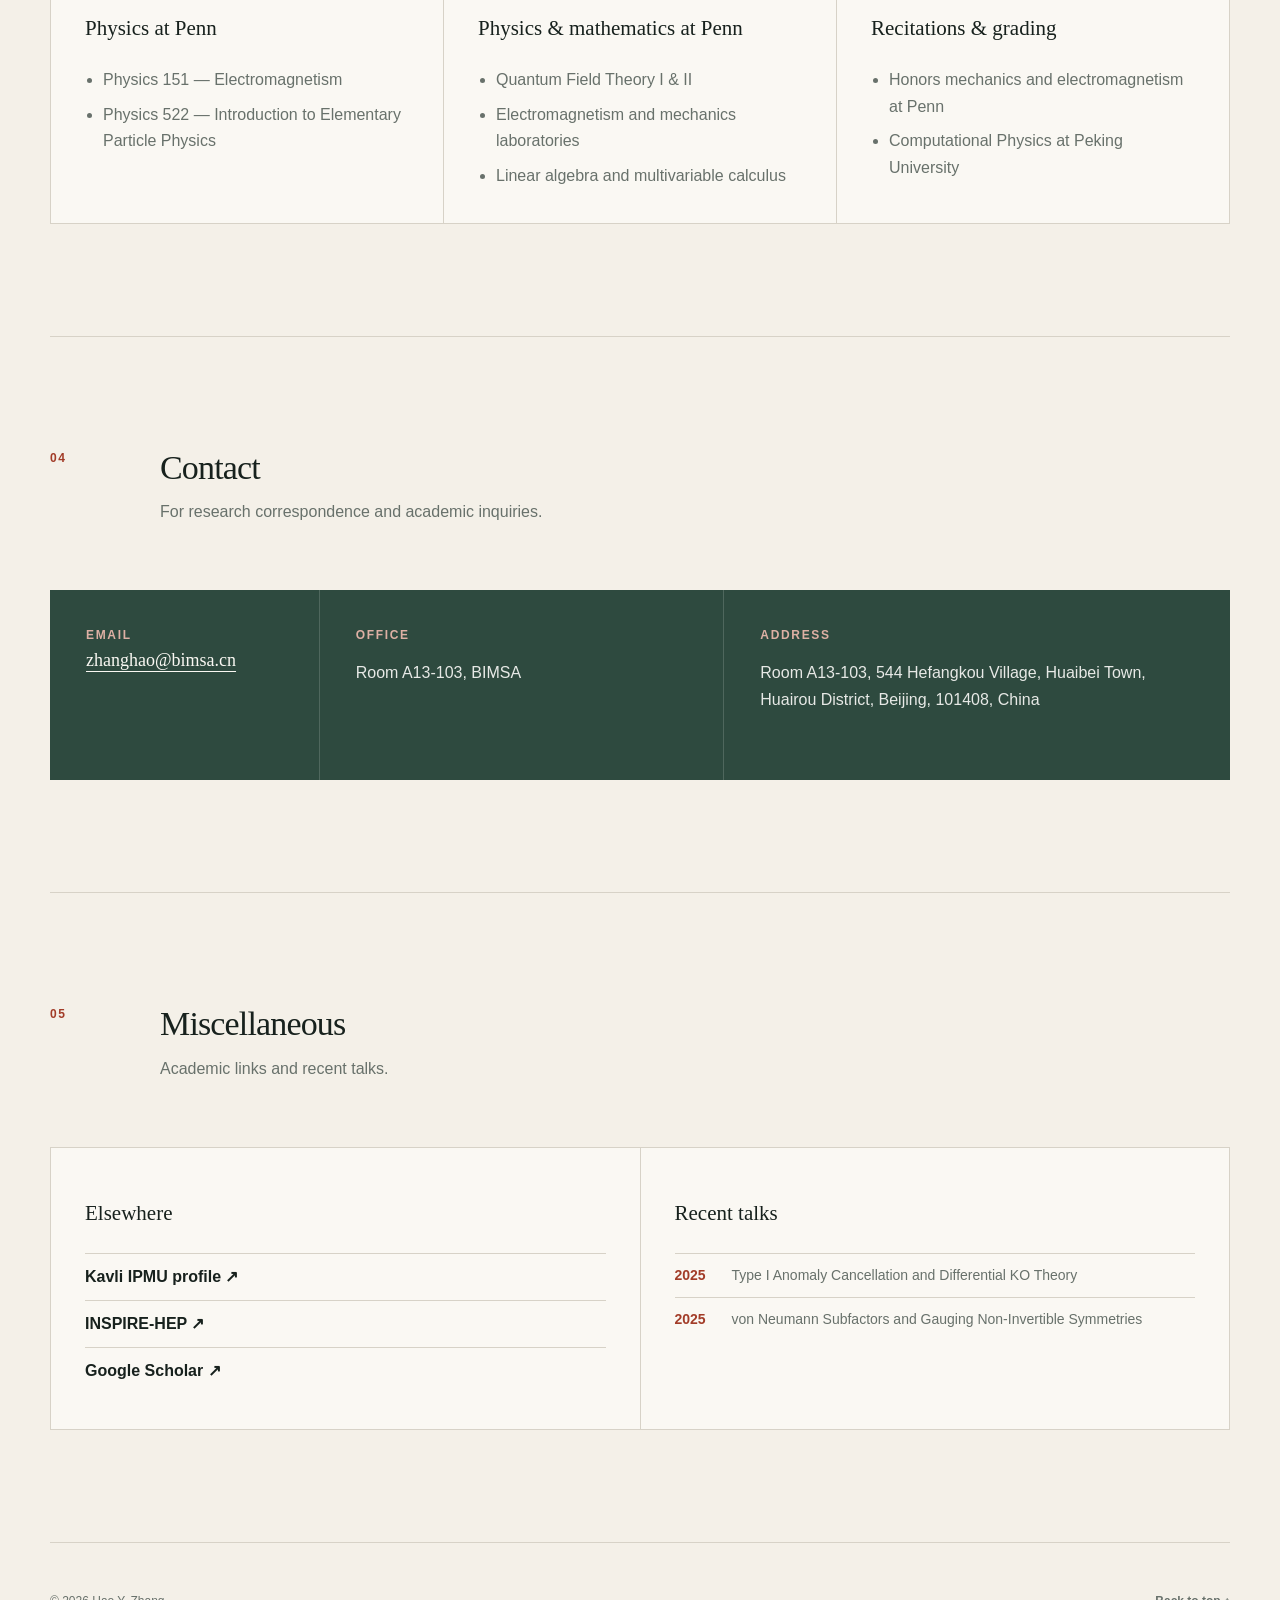
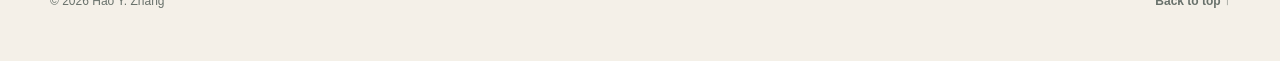
==== commit 4e586ace: "Add files via upload" ====
--- a/index.html
+++ b/index.html
@@ -41,20 +41,20 @@
       <div class="hero-copy">
         <p class="eyebrow" data-en="Theoretical Physics · String Theory" data-zh="理论物理 · 弦理论">Theoretical Physics · String Theory</p>
         <h1><span>Hao Y. Zhang</span><span class="h1-cn">张昊</span></h1>
-        <p class="hero-lede" data-en="I am a theoretical physicist working on string theory and quantum field theory, with a particular interest in generalized and non-invertible symmetries and their geometric structures." data-zh="我的研究集中在弦理论与量子场论，尤其关注广义对称性、不可逆对称性，以及它们背后的几何结构。">I am a theoretical physicist working on string theory and quantum field theory, with a particular interest in generalized and non-invertible symmetries and their geometric structures.</p>
+        <p class="hero-lede" data-en="I am a theoretical physicist working on string theory and quantum field theory, focusing on their (generalized) symmetries, anomalies, and other geometric / topological aspects." data-zh="我的研究集中在弦理论与量子场论，尤其关注(广义)对称性、反常，以及其它几何与拓扑的方面。">I am a theoretical physicist working on string theory and quantum field theory, focusing on their (generalized) symmetries, anomalies, and other geometric / topological aspects.</p>
         <div class="current-role">
-          <span class="role-label" data-en="Upcoming" data-zh="即将任职">Upcoming</span>
+          <span class="role-label" data-en="Current" data-zh="现任">Current</span>
           <p data-en="Assistant Professor, Beijing Institute of Mathematical Sciences and Applications (BIMSA)" data-zh="北京雁栖湖应用数学研究院（BIMSA）助理教授">Assistant Professor, Beijing Institute of Mathematical Sciences and Applications (BIMSA)</p>
           <span class="role-date" data-en="From 2026.09" data-zh="2026.09 起">From 2026.09</span>
         </div>
         <div class="current-role current-role-secondary">
-          <span class="role-label" data-en="Current" data-zh="现任">Current</span>
-          <p data-en="Postdoctoral Fellow, Kavli Institute for the Physics and Mathematics of the Universe (Kavli IPMU), University of Tokyo" data-zh="东京大学科维里数物连携宇宙学研究所（Kavli IPMU）博士后研究员">Postdoctoral Fellow, Kavli Institute for the Physics and Mathematics of the Universe (Kavli IPMU), University of Tokyo</p>
+          <span class="role-label" data-en="Postdoctoral" data-zh="博士后">Postdoc</span>
+          <p data-en="Postdoctoral Fellow, Kavli Institute for the Physics and Mathematics of the Universe (Kavli IPMU), University of Tokyo" data-zh="东京大学科维里宇宙物理学与数学研究所（Kavli IPMU）博士后研究员">Postdoctoral Fellow, Kavli Institute for the Physics and Mathematics of the Universe (Kavli IPMU), University of Tokyo</p>
           <span class="role-date">2023.10 — 2026.08</span>
         </div>
         <div class="hero-actions">
           <a class="button button-dark" href="#research" data-en="Explore research" data-zh="查看研究">Explore research</a>
-          <a class="button button-light" href="HaoZhang_CV_2026.pdf" target="_blank" rel="noopener" data-en="Download CV ↗" data-zh="下载履历 ↗">Download CV ↗</a>
+          <a class="button button-light" href="HaoZhang_CV_202609.pdf" target="_blank" rel="noopener" data-en="Download CV ↗" data-zh="下载履历 ↗">Download CV ↗</a>
         </div>
       </div>
       <div class="portrait-wrap">
@@ -193,15 +193,15 @@
       <div class="contact-card">
         <div>
           <p class="contact-label" data-en="Email" data-zh="电子邮箱">Email</p>
-          <a href="mailto:hao.zhang@ipmu.jp">hao.zhang@ipmu.jp</a>
+          <a href="mailto:zhanghao@bimsa.cn">zhanghao@bimsa.cn</a>
         </div>
         <div>
           <p class="contact-label" data-en="Office" data-zh="办公地址">Office</p>
-          <p data-en="Room A24, Kavli IPMU, University of Tokyo" data-zh="东京大学 Kavli IPMU，A24 室">Room A24, Kavli IPMU, University of Tokyo</p>
+          <p data-en="Room A13-103, BIMSA" data-zh="北京雁栖湖应用数学研究院(BIMSA)，A13楼103室">Room A13-103, BIMSA</p>
         </div>
         <div>
           <p class="contact-label" data-en="Address" data-zh="通信地址">Address</p>
-          <p data-en="5-1-5 Kashiwanoha, Kashiwa, Chiba 277-8583, Japan" data-zh="日本千叶县柏市柏之叶 5-1-5，邮编 277-8583">5-1-5 Kashiwanoha, Kashiwa, Chiba 277-8583, Japan</p>
+          <p data-en="Room A13-103, 544 Hefangkou Village, Huaibei Town, Huairou District, Beijing, 101408, China" data-zh="北京市怀柔区怀北镇河防口村544号A13楼103室，邮编：101408"Room A13-103, 544 Hefangkou Village, Huaibei Town, Huairou District, Beijing, 101408, China</p>
         </div>
       </div>
     </section>
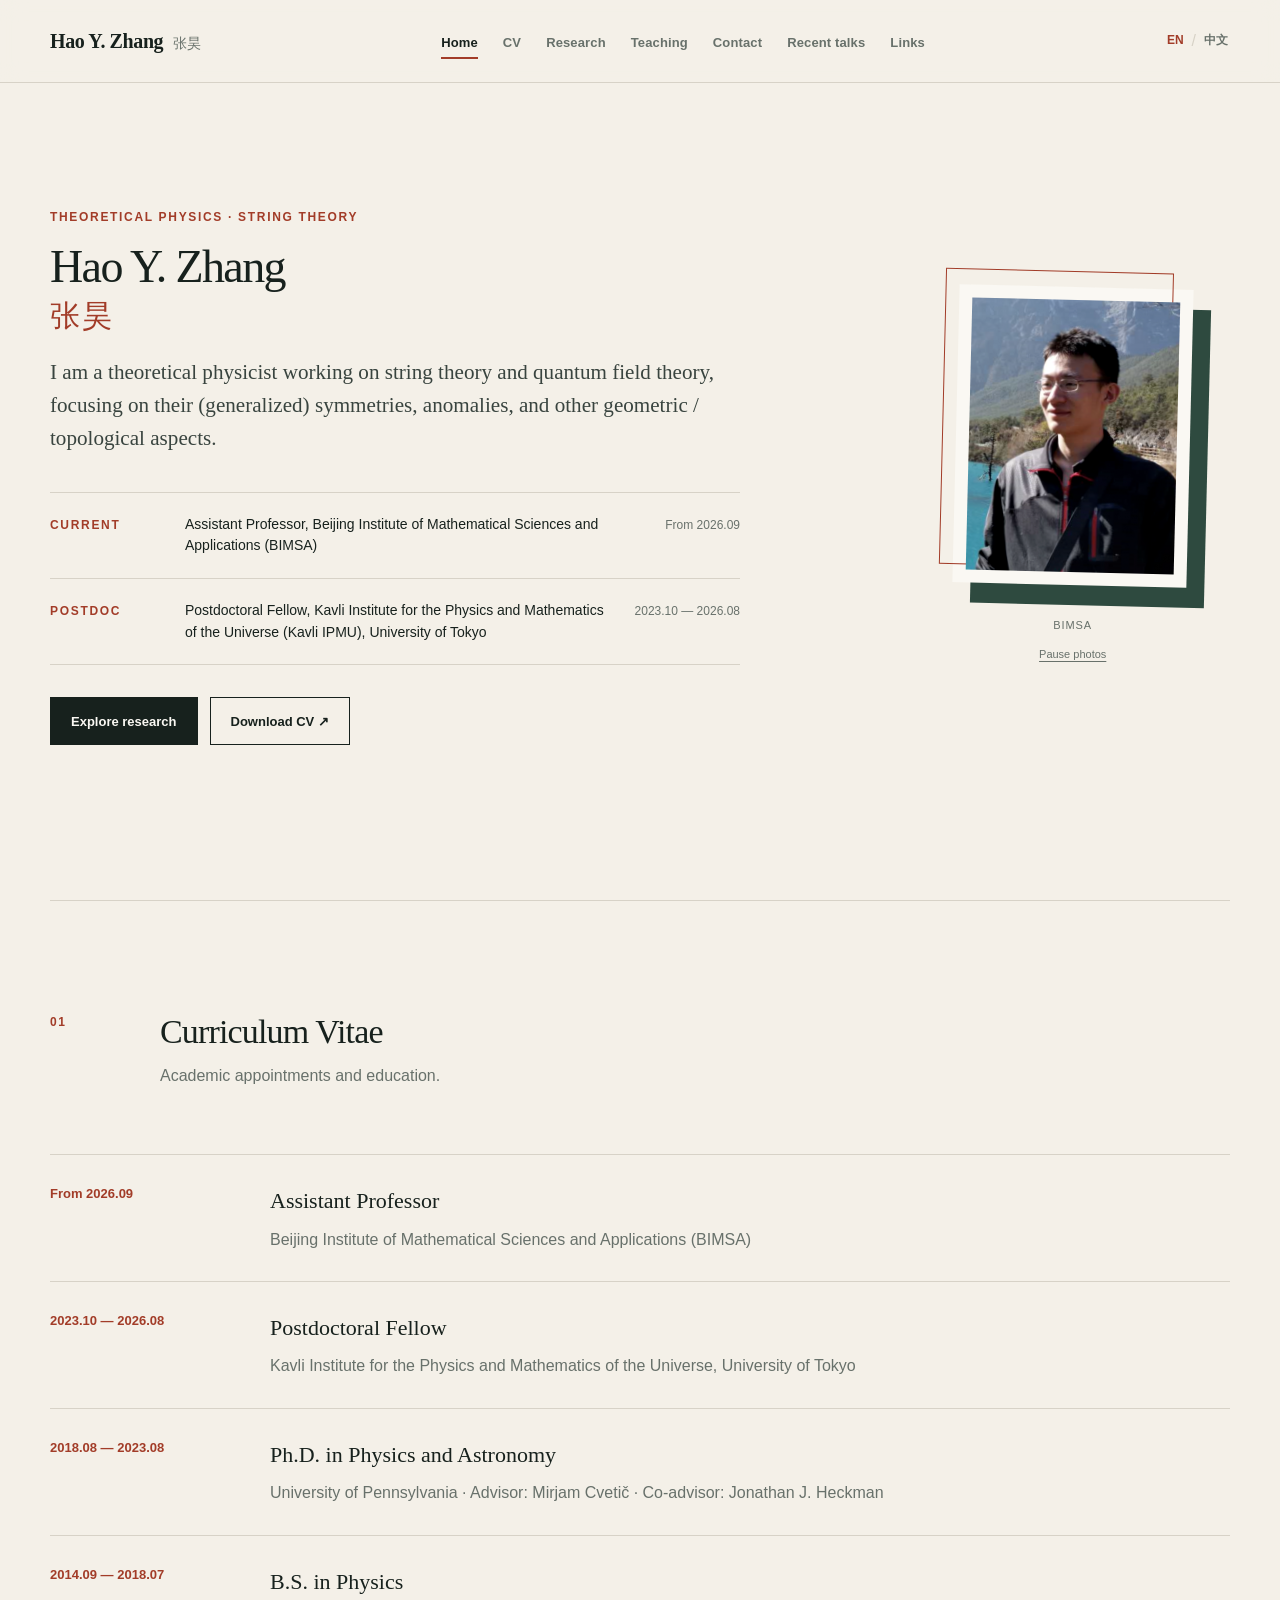
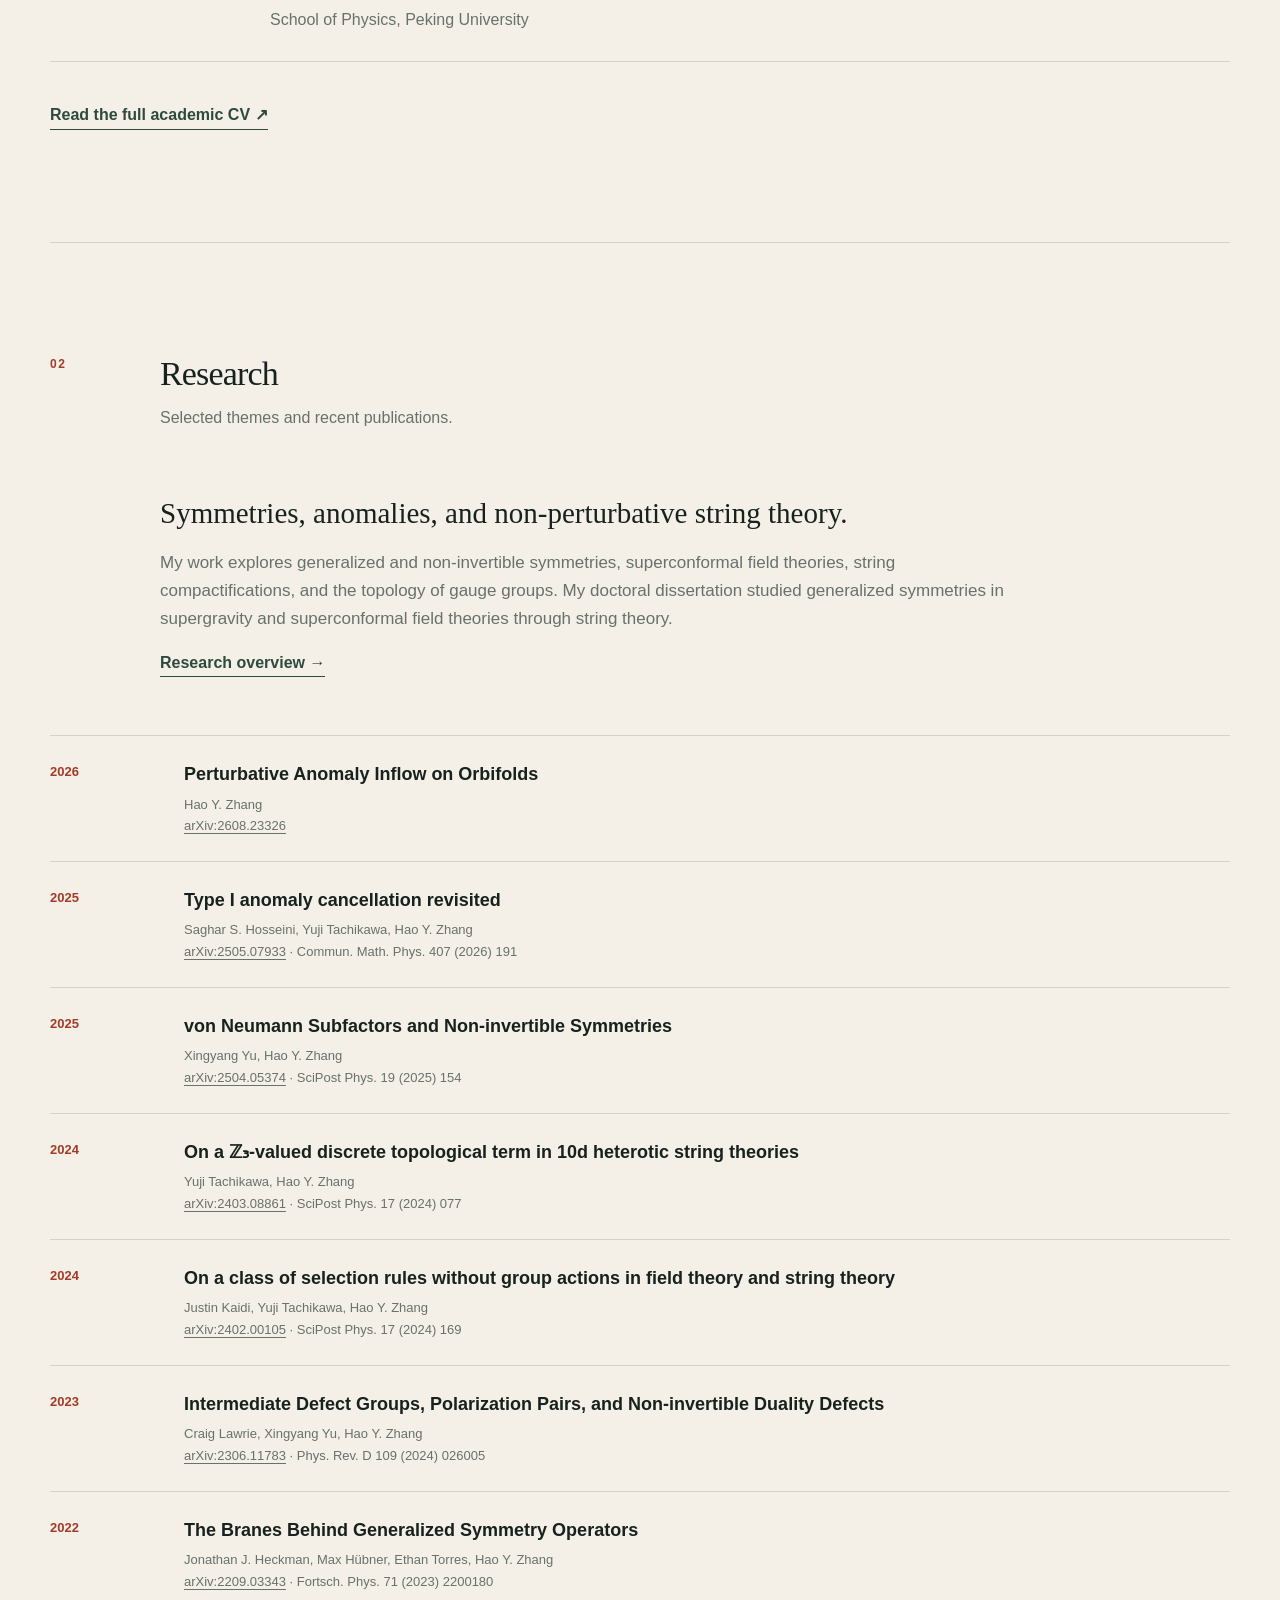
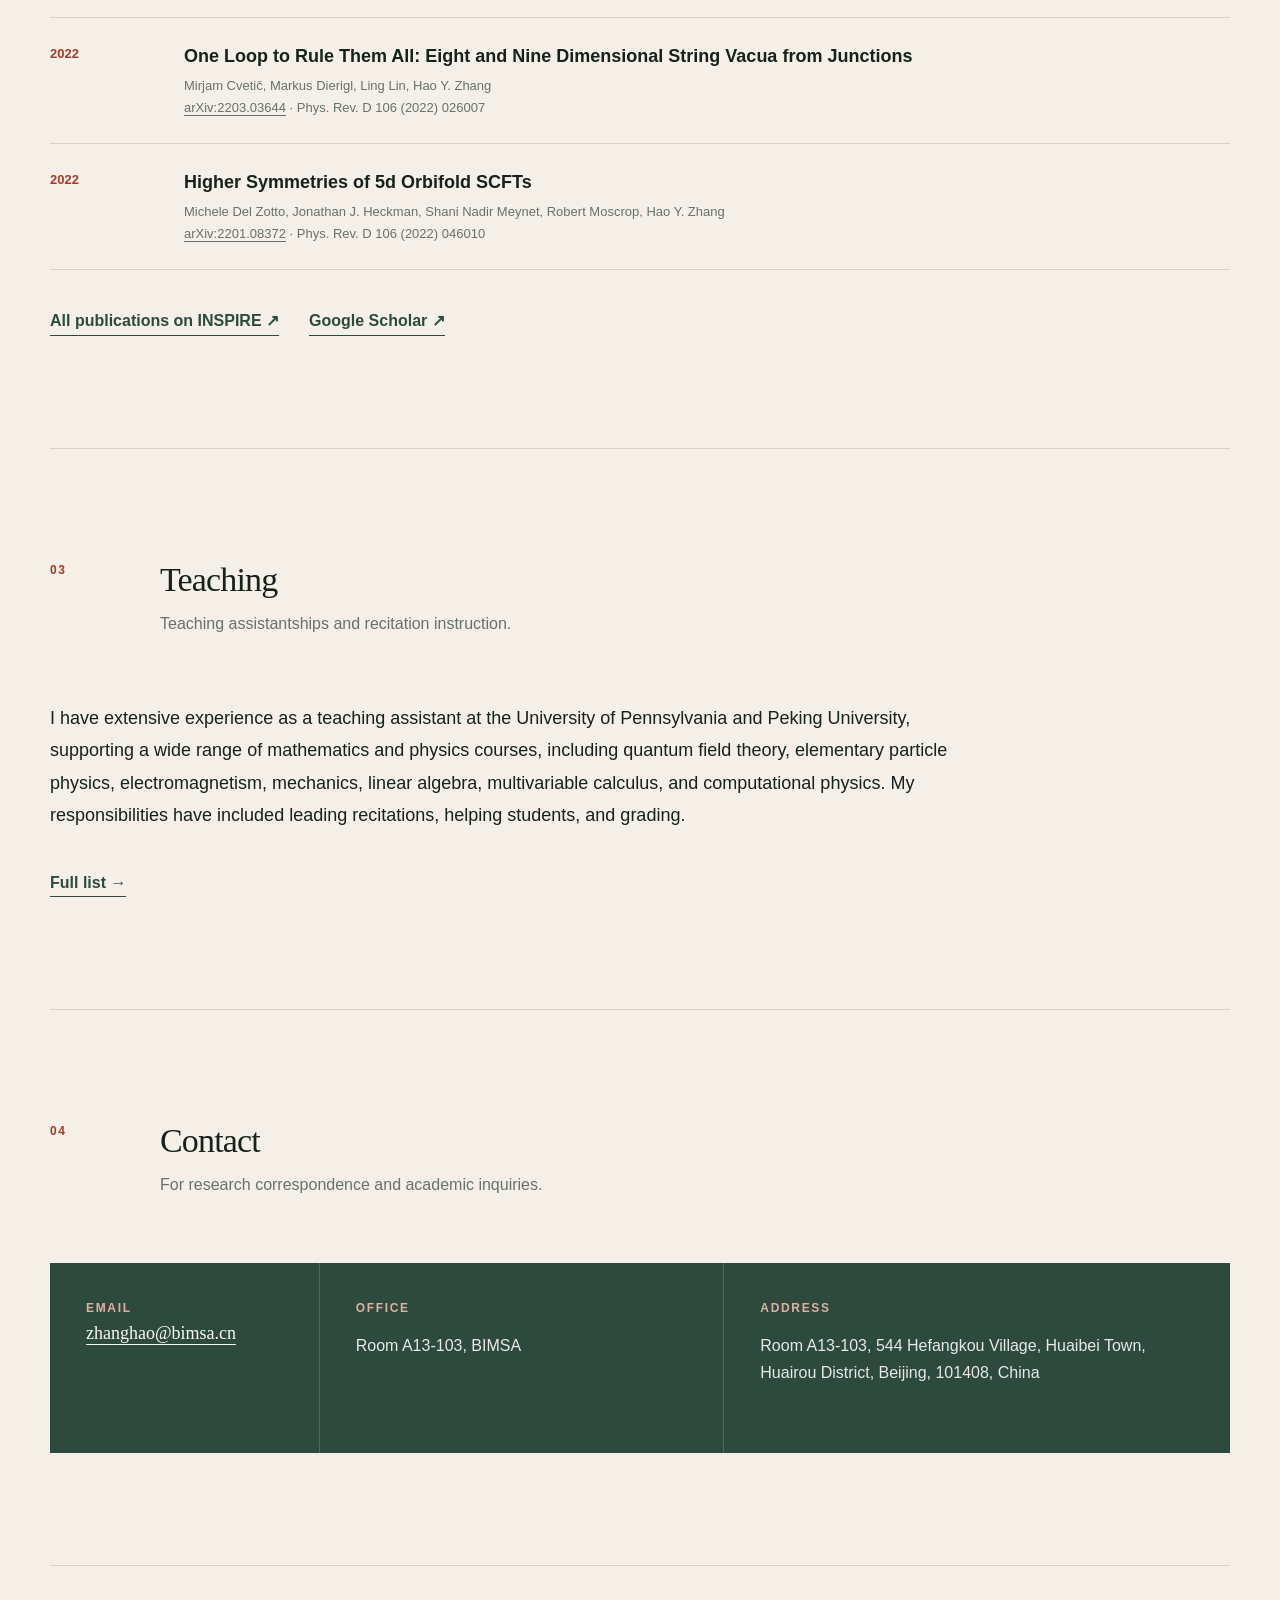
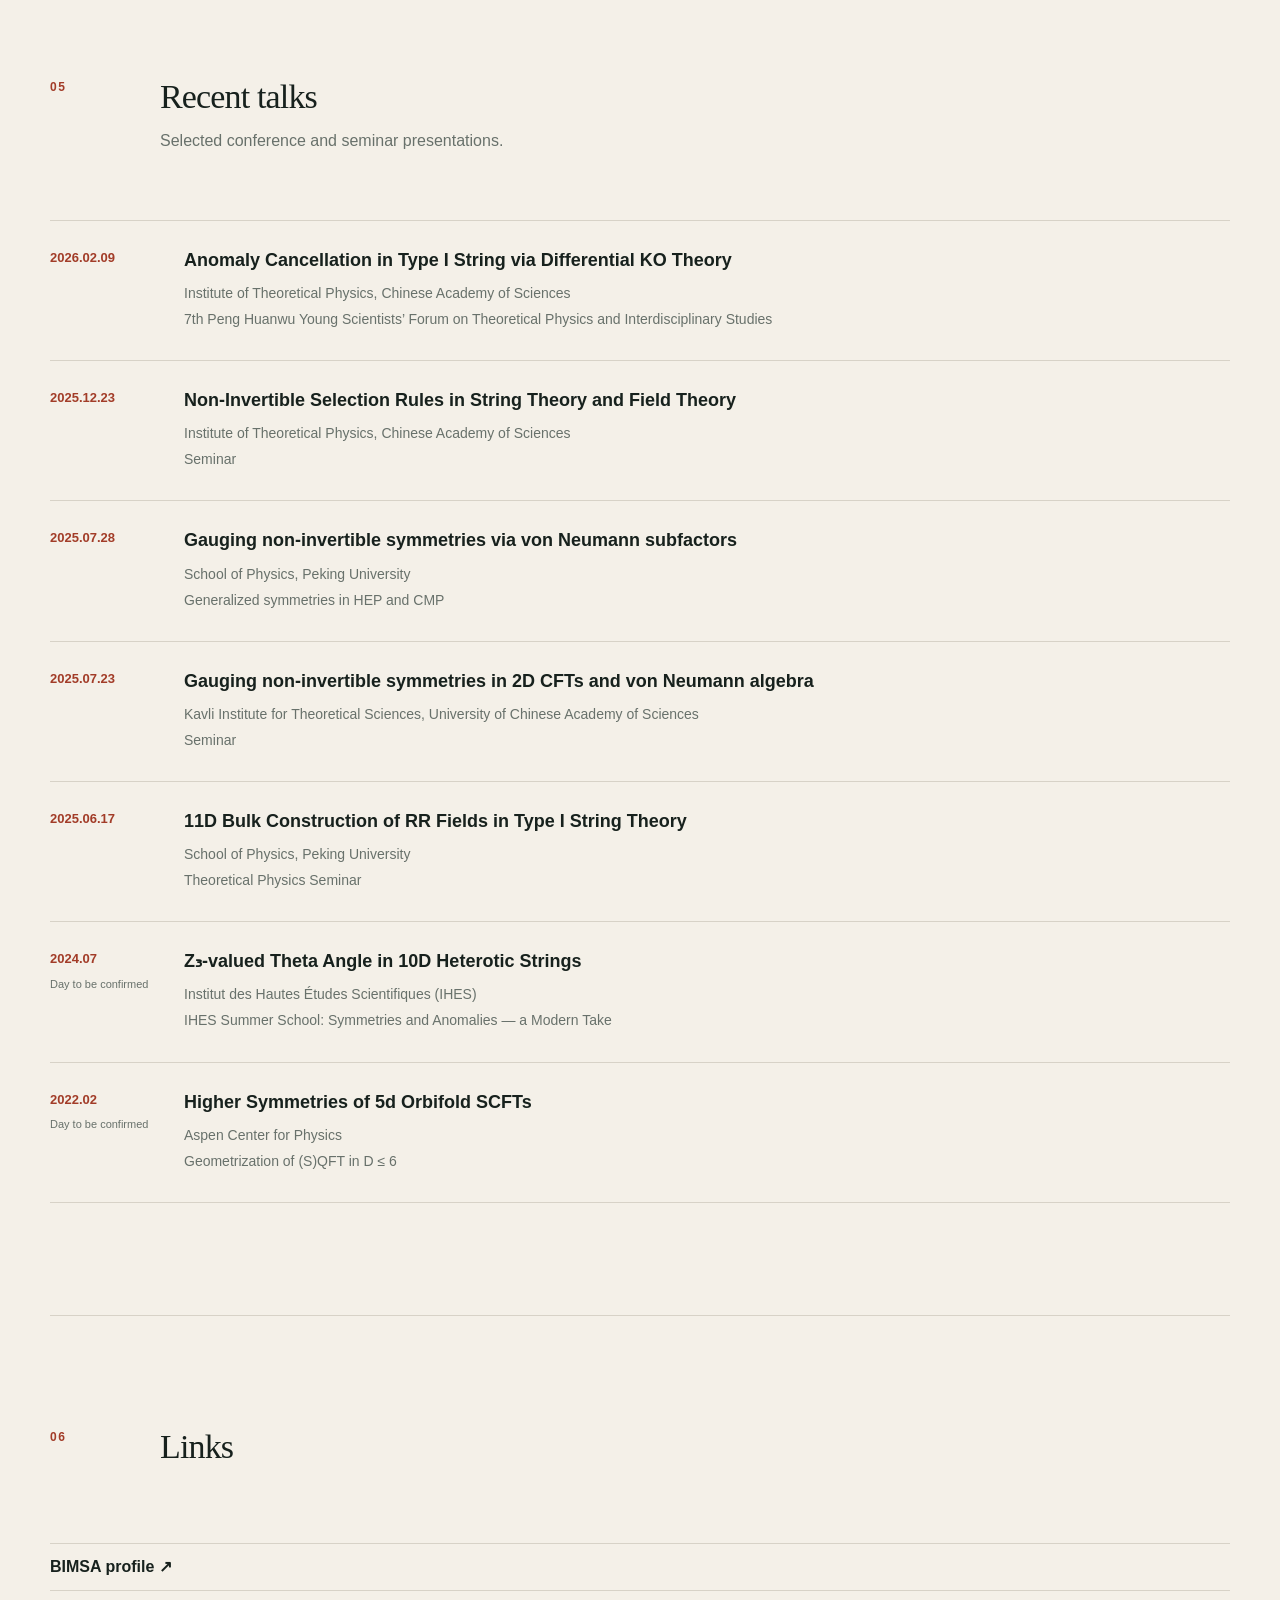
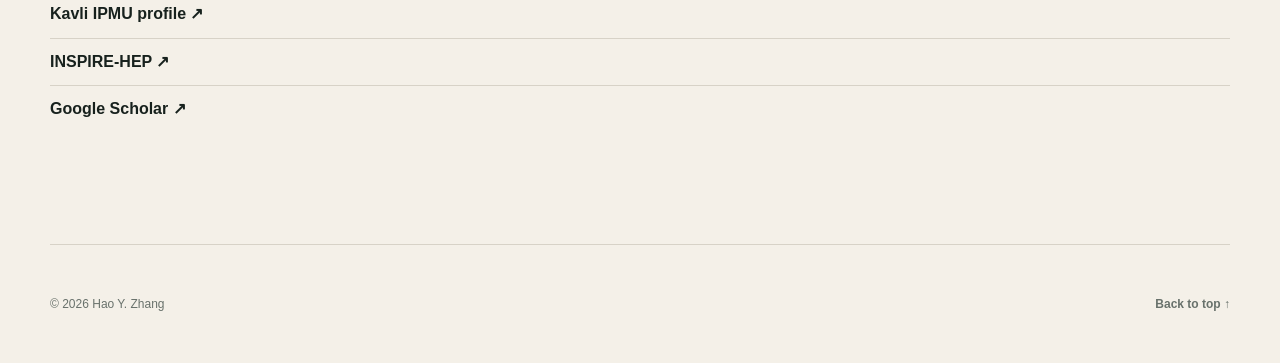
==== commit e77d7c56: "Add files via upload" ====
--- a/index.html
+++ b/index.html
@@ -9,8 +9,8 @@
   <link rel="stylesheet" href="styles.css">
   <script src="script.js" defer></script>
 </head>
-<body>
-  <a class="skip-link" href="#main-content">Skip to content</a>
+<body data-title-en="Hao Y. Zhang | Personal Homepage" data-title-zh="张昊 | 个人主页">
+  <a class="skip-link" href="#main-content" data-en="Skip to content" data-zh="跳至正文">Skip to content</a>
 
   <header class="site-header">
     <div class="header-inner">
@@ -25,7 +25,8 @@
         <a href="#research" data-section="research" data-en="Research" data-zh="研究">Research</a>
         <a href="#teaching" data-section="teaching" data-en="Teaching" data-zh="教学">Teaching</a>
         <a href="#contact" data-section="contact" data-en="Contact" data-zh="联系方式">Contact</a>
-        <a href="#misc" data-section="misc" data-en="Miscellaneous" data-zh="其它">Miscellaneous</a>
+        <a href="#talks" data-section="talks" data-en="Recent talks" data-zh="近期报告">Recent talks</a>
+        <a href="#links" data-section="links" data-en="Links" data-zh="链接">Links</a>
       </nav>
 
       <div class="language-switcher" role="group" aria-label="Language">
@@ -48,7 +49,7 @@
           <span class="role-date" data-en="From 2026.09" data-zh="2026.09 起">From 2026.09</span>
         </div>
         <div class="current-role current-role-secondary">
-          <span class="role-label" data-en="Postdoctoral" data-zh="博士后">Postdoc</span>
+          <span class="role-label" data-en="Postdoc" data-zh="博士后">Postdoc</span>
           <p data-en="Postdoctoral Fellow, Kavli Institute for the Physics and Mathematics of the Universe (Kavli IPMU), University of Tokyo" data-zh="东京大学科维里宇宙物理学与数学研究所（Kavli IPMU）博士后研究员">Postdoctoral Fellow, Kavli Institute for the Physics and Mathematics of the Universe (Kavli IPMU), University of Tokyo</p>
           <span class="role-date">2023.10 — 2026.08</span>
         </div>
@@ -58,10 +59,13 @@
         </div>
       </div>
       <div class="portrait-wrap">
-        <div class="portrait-frame">
-          <img src="photo.png" alt="Portrait of Hao Y. Zhang" width="210" height="275">
-        </div>
-        <p class="portrait-caption" data-en="Kavli IPMU · University of Tokyo" data-zh="Kavli IPMU · 东京大学">Kavli IPMU · University of Tokyo</p>
+        <div class="portrait-frame" data-slideshow>
+          <img src="photo_1.png" alt="Portrait of Hao Y. Zhang" data-alt-en="Portrait of Hao Y. Zhang" data-alt-zh="张昊的照片" width="210" height="275" data-portrait>
+          <img src="photo_2.png" alt="Portrait of Hao Y. Zhang" data-alt-en="Portrait of Hao Y. Zhang" data-alt-zh="张昊的照片" width="210" height="275" data-portrait hidden>
+          <img src="photo_3.png" alt="Portrait of Hao Y. Zhang" data-alt-en="Portrait of Hao Y. Zhang" data-alt-zh="张昊的照片" width="210" height="275" data-portrait hidden>
+        </div>
+        <p class="portrait-caption" data-en="BIMSA" data-zh="北京雁栖湖应用数学研究院">BIMSA</p>
+        <button class="slideshow-toggle" type="button" data-slideshow-toggle aria-pressed="false" data-en="Pause photos" data-zh="暂停轮播" hidden>Pause photos</button>
       </div>
     </section>
 
@@ -77,7 +81,7 @@
         <article class="timeline-item">
           <p class="timeline-date" data-en="From 2026.09" data-zh="2026.09 起">From 2026.09</p>
           <div>
-            <h3 data-en="Assistant Professor (expected)" data-zh="助理教授（预计）">Assistant Professor (expected)</h3>
+            <h3 data-en="Assistant Professor" data-zh="助理教授">Assistant Professor</h3>
             <p data-en="Beijing Institute of Mathematical Sciences and Applications (BIMSA)" data-zh="北京雁栖湖应用数学研究院（BIMSA）">Beijing Institute of Mathematical Sciences and Applications (BIMSA)</p>
           </div>
         </article>
@@ -85,7 +89,7 @@
           <p class="timeline-date">2023.10 — 2026.08</p>
           <div>
             <h3 data-en="Postdoctoral Fellow" data-zh="博士后研究员">Postdoctoral Fellow</h3>
-            <p data-en="Kavli Institute for the Physics and Mathematics of the Universe, University of Tokyo" data-zh="东京大学科维里数物连携宇宙学研究所（Kavli IPMU）">Kavli Institute for the Physics and Mathematics of the Universe, University of Tokyo</p>
+            <p data-en="Kavli Institute for the Physics and Mathematics of the Universe, University of Tokyo" data-zh="东京大学科维里宇宙物理学与数学研究所（Kavli IPMU）">Kavli Institute for the Physics and Mathematics of the Universe, University of Tokyo</p>
           </div>
         </article>
         <article class="timeline-item">
@@ -104,8 +108,7 @@
         </article>
       </div>
       <div class="link-row">
-        <a class="text-link" href="HaoZhang_CV_2026.pdf" target="_blank" rel="noopener" data-en="Read the full academic CV ↗" data-zh="查看完整学术履历 ↗">Read the full academic CV ↗</a>
-        <a class="text-link text-link-muted" href="HaoZhang_CV_2026.docx" data-en="Download Word version" data-zh="下载 Word 版本">Download Word version</a>
+        <a class="text-link" href="HaoZhang_CV_202609.pdf" target="_blank" rel="noopener" data-en="Read the full academic CV ↗" data-zh="查看完整学术履历 ↗">Read the full academic CV ↗</a>
       </div>
     </section>
 
@@ -118,30 +121,51 @@
         </div>
       </div>
       <div class="research-intro">
-        <h3 data-en="Generalized symmetries across geometry and field theory" data-zh="贯穿几何与场论的广义对称性">Generalized symmetries across geometry and field theory</h3>
+        <h3 data-en="Symmetries, anomalies, and non-perturbative string theory." data-zh="对称性、反常与非微扰弦理论。">Symmetries, anomalies, and non-perturbative string theory.</h3>
         <p data-en="My work explores generalized and non-invertible symmetries, superconformal field theories, string compactifications, and the topology of gauge groups. My doctoral dissertation studied generalized symmetries in supergravity and superconformal field theories through string theory." data-zh="我的研究涵盖广义与不可逆对称性、超共形场论、弦紧致化以及规范群拓扑。博士论文通过弦理论研究超引力和超共形场论中的广义对称性。">My work explores generalized and non-invertible symmetries, superconformal field theories, string compactifications, and the topology of gauge groups. My doctoral dissertation studied generalized symmetries in supergravity and superconformal field theories through string theory.</p>
+        <a class="text-link" href="research.html" data-en="Research overview →" data-zh="研究方向详述 →">Research overview →</a>
       </div>
       <div class="paper-list">
         <article class="paper">
           <span class="paper-year">2026</span>
-          <div><h3>On the SymTFT of Finite Non-Abelian Symmetries</h3><p>Oren Bergman, Jonathan J. Heckman, Max Hübner, Daniele Migliorati, Xingyang Yu, Hao Y. Zhang · arXiv:2603.12323</p></div>
-        </article>
-        <article class="paper">
-          <span class="paper-year">2026</span>
-          <div><h3>Orbi-Instantons and Class-S Theories of Type D</h3><p>Jiakang Bao, Noppadol Mekareeya, Gabi Zafrir, Hao Y. Zhang · JHEP 06 (2026) 190</p></div>
+          <div><h3><a href="https://arxiv.org/abs/2608.23326" target="_blank" rel="noopener">Perturbative Anomaly Inflow on Orbifolds</a></h3><p>Hao Y. Zhang</p><p><a href="https://arxiv.org/abs/2608.23326" target="_blank" rel="noopener">arXiv:2608.23326</a></p></div>
         </article>
         <article class="paper">
           <span class="paper-year">2025</span>
-          <div><h3>Spurion Analysis for Non-Invertible Selection Rules from Near-Group Fusions</h3><p>Motoo Suzuki, Ling-Xiao Xu, Hao Y. Zhang · arXiv:2508.14970</p></div>
+          <div><h3><a href="https://arxiv.org/abs/2505.07933" target="_blank" rel="noopener">Type I anomaly cancellation revisited</a></h3><p>Saghar S. Hosseini, Yuji Tachikawa, Hao Y. Zhang</p><p><a href="https://arxiv.org/abs/2505.07933" target="_blank" rel="noopener">arXiv:2505.07933</a> · Commun. Math. Phys. 407 (2026) 191</p></div>
         </article>
         <article class="paper">
           <span class="paper-year">2025</span>
-          <div><h3>von Neumann Algebra and Non-Invertible Symmetries</h3><p>Xingyang Yu, Hao Y. Zhang · SciPost Physics 19 (2025) 154</p></div>
+          <div><h3><a href="https://arxiv.org/abs/2504.05374" target="_blank" rel="noopener">von Neumann Subfactors and Non-invertible Symmetries</a></h3><p>Xingyang Yu, Hao Y. Zhang</p><p><a href="https://arxiv.org/abs/2504.05374" target="_blank" rel="noopener">arXiv:2504.05374</a> · SciPost Phys. 19 (2025) 154</p></div>
+        </article>
+        <article class="paper">
+          <span class="paper-year">2024</span>
+          <div><h3><a href="https://arxiv.org/abs/2403.08861" target="_blank" rel="noopener">On a ℤ₃-valued discrete topological term in 10d heterotic string theories</a></h3><p>Yuji Tachikawa, Hao Y. Zhang</p><p><a href="https://arxiv.org/abs/2403.08861" target="_blank" rel="noopener">arXiv:2403.08861</a> · SciPost Phys. 17 (2024) 077</p></div>
+        </article>
+        <article class="paper">
+          <span class="paper-year">2024</span>
+          <div><h3><a href="https://arxiv.org/abs/2402.00105" target="_blank" rel="noopener">On a class of selection rules without group actions in field theory and string theory</a></h3><p>Justin Kaidi, Yuji Tachikawa, Hao Y. Zhang</p><p><a href="https://arxiv.org/abs/2402.00105" target="_blank" rel="noopener">arXiv:2402.00105</a> · SciPost Phys. 17 (2024) 169</p></div>
+        </article>
+        <article class="paper">
+          <span class="paper-year">2023</span>
+          <div><h3><a href="https://arxiv.org/abs/2306.11783" target="_blank" rel="noopener">Intermediate Defect Groups, Polarization Pairs, and Non-invertible Duality Defects</a></h3><p>Craig Lawrie, Xingyang Yu, Hao Y. Zhang</p><p><a href="https://arxiv.org/abs/2306.11783" target="_blank" rel="noopener">arXiv:2306.11783</a> · Phys. Rev. D 109 (2024) 026005</p></div>
+        </article>
+        <article class="paper">
+          <span class="paper-year">2022</span>
+          <div><h3><a href="https://arxiv.org/abs/2209.03343" target="_blank" rel="noopener">The Branes Behind Generalized Symmetry Operators</a></h3><p>Jonathan J. Heckman, Max Hübner, Ethan Torres, Hao Y. Zhang</p><p><a href="https://arxiv.org/abs/2209.03343" target="_blank" rel="noopener">arXiv:2209.03343</a> · Fortsch. Phys. 71 (2023) 2200180</p></div>
+        </article>
+        <article class="paper">
+          <span class="paper-year">2022</span>
+          <div><h3><a href="https://arxiv.org/abs/2203.03644" target="_blank" rel="noopener">One Loop to Rule Them All: Eight and Nine Dimensional String Vacua from Junctions</a></h3><p>Mirjam Cvetič, Markus Dierigl, Ling Lin, Hao Y. Zhang</p><p><a href="https://arxiv.org/abs/2203.03644" target="_blank" rel="noopener">arXiv:2203.03644</a> · Phys. Rev. D 106 (2022) 026007</p></div>
+        </article>
+        <article class="paper">
+          <span class="paper-year">2022</span>
+          <div><h3><a href="https://arxiv.org/abs/2201.08372" target="_blank" rel="noopener">Higher Symmetries of 5d Orbifold SCFTs</a></h3><p>Michele Del Zotto, Jonathan J. Heckman, Shani Nadir Meynet, Robert Moscrop, Hao Y. Zhang</p><p><a href="https://arxiv.org/abs/2201.08372" target="_blank" rel="noopener">arXiv:2201.08372</a> · Phys. Rev. D 106 (2022) 046010</p></div>
         </article>
       </div>
       <div class="link-row">
         <a class="text-link" href="https://inspirehep.net/authors/1694387?ui-citation-summary=true" target="_blank" rel="noopener" data-en="All publications on INSPIRE ↗" data-zh="在 INSPIRE 查看全部论文 ↗">All publications on INSPIRE ↗</a>
-        <a class="text-link" href="https://scholar.google.com/citations?user=xNSb1rYAAAAJ&hl=en" target="_blank" rel="noopener" data-en="Google Scholar ↗" data-zh="Google Scholar ↗">Google Scholar ↗</a>
+        <a class="text-link" href="https://scholar.google.com/citations?user=xNSb1rYAAAAJ&amp;hl=en" target="_blank" rel="noopener" data-en="Google Scholar ↗" data-zh="Google Scholar ↗">Google Scholar ↗</a>
       </div>
     </section>
 
@@ -153,33 +177,8 @@
           <p data-en="Teaching assistantships and recitation instruction." data-zh="助教、习题课与课程辅导经历。">Teaching assistantships and recitation instruction.</p>
         </div>
       </div>
-      <div class="teaching-grid">
-        <article>
-          <p class="teaching-year">2023</p>
-          <h3 data-en="Physics at Penn" data-zh="宾大物理课程">Physics at Penn</h3>
-          <ul>
-            <li data-en="Physics 151 — Electromagnetism" data-zh="Physics 151 — 电磁学">Physics 151 — Electromagnetism</li>
-            <li data-en="Physics 522 — Introduction to Elementary Particle Physics" data-zh="Physics 522 — 基本粒子物理导论">Physics 522 — Introduction to Elementary Particle Physics</li>
-          </ul>
-        </article>
-        <article>
-          <p class="teaching-year">2020 — 2022</p>
-          <h3 data-en="Physics & mathematics at Penn" data-zh="宾大物理与数学课程">Physics & mathematics at Penn</h3>
-          <ul>
-            <li data-en="Quantum Field Theory I & II" data-zh="量子场论 I、II">Quantum Field Theory I & II</li>
-            <li data-en="Electromagnetism and mechanics laboratories" data-zh="电磁学与力学实验课">Electromagnetism and mechanics laboratories</li>
-            <li data-en="Linear algebra and multivariable calculus" data-zh="线性代数与多元微积分">Linear algebra and multivariable calculus</li>
-          </ul>
-        </article>
-        <article>
-          <p class="teaching-year">2018 — 2019</p>
-          <h3 data-en="Recitations & grading" data-zh="习题课与课程辅导">Recitations & grading</h3>
-          <ul>
-            <li data-en="Honors mechanics and electromagnetism at Penn" data-zh="宾大荣誉力学与荣誉电磁学">Honors mechanics and electromagnetism at Penn</li>
-            <li data-en="Computational Physics at Peking University" data-zh="北京大学计算物理">Computational Physics at Peking University</li>
-          </ul>
-        </article>
-      </div>
+      <p class="section-copy" data-en="I have extensive experience as a teaching assistant at the University of Pennsylvania and Peking University, supporting a wide range of mathematics and physics courses, including quantum field theory, elementary particle physics, electromagnetism, mechanics, linear algebra, multivariable calculus, and computational physics. My responsibilities have included leading recitations, helping students, and grading." data-zh="我曾在宾夕法尼亚大学和北京大学多次担任助教，参与量子场论、基本粒子物理、电磁学、力学、线性代数、多元微积分和计算物理等多门数学、物理课程的教学，承担习题课讲授、课程辅导和作业批改等工作。">I have extensive experience as a teaching assistant at the University of Pennsylvania and Peking University, supporting a wide range of mathematics and physics courses, including quantum field theory, elementary particle physics, electromagnetism, mechanics, linear algebra, multivariable calculus, and computational physics. My responsibilities have included leading recitations, helping students, and grading.</p>
+      <div class="link-row"><a class="text-link" href="teaching.html" data-en="Full list →" data-zh="完整课程列表 →">Full list →</a></div>
     </section>
 
     <section id="contact" class="page-section" data-page-section tabindex="-1">
@@ -201,36 +200,67 @@
         </div>
         <div>
           <p class="contact-label" data-en="Address" data-zh="通信地址">Address</p>
-          <p data-en="Room A13-103, 544 Hefangkou Village, Huaibei Town, Huairou District, Beijing, 101408, China" data-zh="北京市怀柔区怀北镇河防口村544号A13楼103室，邮编：101408"Room A13-103, 544 Hefangkou Village, Huaibei Town, Huairou District, Beijing, 101408, China</p>
-        </div>
-      </div>
-    </section>
-
-    <section id="misc" class="page-section" data-page-section tabindex="-1">
+          <p data-en="Room A13-103, 544 Hefangkou Village, Huaibei Town, Huairou District, Beijing, 101408, China" data-zh="北京市怀柔区怀北镇河防口村544号A13楼103室，邮编：101408">Room A13-103, 544 Hefangkou Village, Huaibei Town, Huairou District, Beijing, 101408, China</p>
+        </div>
+      </div>
+    </section>
+
+    <section id="talks" class="page-section" data-page-section tabindex="-1">
       <div class="section-heading">
         <p class="section-number">05</p>
-        <div>
-          <h2 data-en="Miscellaneous" data-zh="其它">Miscellaneous</h2>
-          <p data-en="Academic links and recent talks." data-zh="学术链接与近期报告。">Academic links and recent talks.</p>
-        </div>
-      </div>
-      <div class="misc-grid">
-        <article>
-          <h3 data-en="Elsewhere" data-zh="相关链接">Elsewhere</h3>
-          <ul class="clean-list link-list">
-            <li><a href="https://db.ipmu.jp/member/personal/7390en.html" target="_blank" rel="noopener" data-en="Kavli IPMU profile ↗" data-zh="Kavli IPMU 个人页面 ↗">Kavli IPMU profile ↗</a></li>
-            <li><a href="https://inspirehep.net/authors/1694387?ui-citation-summary=true" target="_blank" rel="noopener">INSPIRE-HEP ↗</a></li>
-            <li><a href="https://scholar.google.com/citations?user=xNSb1rYAAAAJ&hl=en" target="_blank" rel="noopener">Google Scholar ↗</a></li>
-          </ul>
-        </article>
-        <article>
-          <h3 data-en="Recent talks" data-zh="近期报告">Recent talks</h3>
-          <ul class="clean-list detail-list">
-            <li><span>2025</span><span data-en="Type I Anomaly Cancellation and Differential KO Theory" data-zh="I 型弦反常抵消与微分 KO 理论">Type I Anomaly Cancellation and Differential KO Theory</span></li>
-            <li><span>2025</span><span data-en="von Neumann Subfactors and Gauging Non-Invertible Symmetries" data-zh="冯·诺依曼子因子与不可逆对称性的规范化">von Neumann Subfactors and Gauging Non-Invertible Symmetries</span></li>
-          </ul>
-        </article>
-      </div>
+        <div><h2 data-en="Recent talks" data-zh="近期报告">Recent talks</h2>
+          <p data-en="Selected conference and seminar presentations." data-zh="部分会议与学术报告。">Selected conference and seminar presentations.</p></div>
+      </div>
+      <div class="talk-list">
+        <article class="talk"><div class="talk-date"><time datetime="2026-02-09">2026.02.09</time></div><div>
+          <h3><a href="https://indico.itp.ac.cn/event/398/timetable/?view=standard" target="_blank" rel="noopener" data-en="Anomaly Cancellation in Type I String via Differential KO Theory" data-zh="通过微分 KO 理论消除 I 型弦中的反常">Anomaly Cancellation in Type I String via Differential KO Theory</a></h3>
+          <p data-en="Institute of Theoretical Physics, Chinese Academy of Sciences" data-zh="中国科学院理论物理研究所">Institute of Theoretical Physics, Chinese Academy of Sciences</p>
+          <p data-en="7th Peng Huanwu Young Scientists’ Forum on Theoretical Physics and Interdisciplinary Studies" data-zh="第七届彭桓武理论物理及其交叉学科青年科学家论坛">7th Peng Huanwu Young Scientists’ Forum on Theoretical Physics and Interdisciplinary Studies</p>
+        </div></article>
+        <article class="talk"><div class="talk-date"><time datetime="2025-12-23">2025.12.23</time></div><div>
+          <h3><a href="https://english.itp.cas.cn/activities/Talks/202512/t20251215_1137109.html" target="_blank" rel="noopener" data-en="Non-Invertible Selection Rules in String Theory and Field Theory" data-zh="弦理论与场论中的非可逆选择定则">Non-Invertible Selection Rules in String Theory and Field Theory</a></h3>
+          <p data-en="Institute of Theoretical Physics, Chinese Academy of Sciences" data-zh="中国科学院理论物理研究所">Institute of Theoretical Physics, Chinese Academy of Sciences</p>
+          <p data-en="Seminar" data-zh="学术报告">Seminar</p>
+        </div></article>
+        <article class="talk"><div class="talk-date"><time datetime="2025-07-28">2025.07.28</time></div><div>
+          <h3><a href="https://indico.ihep.ac.cn/event/26207/contributions/196058/" target="_blank" rel="noopener" data-en="Gauging non-invertible symmetries via von Neumann subfactors" data-zh="通过冯·诺依曼子因子规范化非可逆对称性">Gauging non-invertible symmetries via von Neumann subfactors</a></h3>
+          <p data-en="School of Physics, Peking University" data-zh="北京大学物理学院">School of Physics, Peking University</p>
+          <p data-en="Generalized symmetries in HEP and CMP" data-zh="高能物理与凝聚态物理中的广义对称性研讨会">Generalized symmetries in HEP and CMP</p>
+        </div></article>
+        <article class="talk"><div class="talk-date"><time datetime="2025-07-23">2025.07.23</time></div><div>
+          <h3><a href="https://kits.ucas.ac.cn/index.php/events/seminars/649-gauging-non-invertible-symmetries-in-2d-cfts-and-von-neumann-algebra-jul-23-2025" target="_blank" rel="noopener" data-en="Gauging non-invertible symmetries in 2D CFTs and von Neumann algebra" data-zh="二维共形场论中非可逆对称性的规范化与冯·诺依曼代数">Gauging non-invertible symmetries in 2D CFTs and von Neumann algebra</a></h3>
+          <p data-en="Kavli Institute for Theoretical Sciences, University of Chinese Academy of Sciences" data-zh="中国科学院大学卡弗里理论科学研究所">Kavli Institute for Theoretical Sciences, University of Chinese Academy of Sciences</p>
+          <p data-en="Seminar" data-zh="学术报告">Seminar</p>
+        </div></article>
+        <article class="talk"><div class="talk-date"><time datetime="2025-06-17">2025.06.17</time></div><div>
+          <h3><a href="https://english.phy.pku.edu.cn/info/1334/6323.htm" target="_blank" rel="noopener" data-en="11D Bulk Construction of RR Fields in Type I String Theory" data-zh="I 型弦理论中 RR 场的十一维体理论构造">11D Bulk Construction of RR Fields in Type I String Theory</a></h3>
+          <p data-en="School of Physics, Peking University" data-zh="北京大学物理学院">School of Physics, Peking University</p>
+          <p data-en="Theoretical Physics Seminar" data-zh="理论物理学术报告">Theoretical Physics Seminar</p>
+        </div></article>
+        <article class="talk"><div class="talk-date"><time datetime="2024-07">2024.07</time><small data-en="Day to be confirmed" data-zh="具体日期待确认">Day to be confirmed</small></div><div>
+          <h3><a href="https://indico.math.cnrs.fr/event/11080/" target="_blank" rel="noopener" data-en="Z₃-valued Theta Angle in 10D Heterotic Strings" data-zh="十维杂化弦中的 Z₃ 值 theta 角">Z₃-valued Theta Angle in 10D Heterotic Strings</a></h3>
+          <p data-en="Institut des Hautes Études Scientifiques (IHES)" data-zh="法国高等科学研究所（IHES）">Institut des Hautes Études Scientifiques (IHES)</p>
+          <p data-en="IHES Summer School: Symmetries and Anomalies — a Modern Take" data-zh="IHES 暑期学校：对称性与反常的现代视角">IHES Summer School: Symmetries and Anomalies — a Modern Take</p>
+        </div></article>
+        <article class="talk"><div class="talk-date"><time datetime="2022-02">2022.02</time><small data-en="Day to be confirmed" data-zh="具体日期待确认">Day to be confirmed</small></div><div>
+          <h3><a href="https://sites.google.com/view/geometryqftaspen2022/home" target="_blank" rel="noopener" data-en="Higher Symmetries of 5d Orbifold SCFTs" data-zh="五维轨形超共形场论的高阶对称性">Higher Symmetries of 5d Orbifold SCFTs</a></h3>
+          <p data-en="Aspen Center for Physics" data-zh="阿斯彭物理中心">Aspen Center for Physics</p>
+          <p data-en="Geometrization of (S)QFT in D ≤ 6" data-zh="D ≤ 6 维（超对称）量子场论的几何化">Geometrization of (S)QFT in D ≤ 6</p>
+        </div></article>
+      </div>
+    </section>
+
+    <section id="links" class="page-section" data-page-section tabindex="-1">
+      <div class="section-heading">
+        <p class="section-number">06</p>
+        <div><h2 data-en="Links" data-zh="链接">Links</h2></div>
+      </div>
+      <ul class="clean-list link-list">
+        <li><a href="https://bimsa.net/people/HaoZhang/" target="_blank" rel="noopener" data-en="BIMSA profile ↗" data-zh="BIMSA 个人主页 ↗">BIMSA profile ↗</a></li>
+        <li><a href="https://db.ipmu.jp/member/personal/7390en.html" target="_blank" rel="noopener" data-en="Kavli IPMU profile ↗" data-zh="Kavli IPMU 个人主页 ↗">Kavli IPMU profile ↗</a></li>
+        <li><a href="https://inspirehep.net/authors/1694387?ui-citation-summary=true" target="_blank" rel="noopener">INSPIRE-HEP ↗</a></li>
+        <li><a href="https://scholar.google.com/citations?user=xNSb1rYAAAAJ&amp;hl=en" target="_blank" rel="noopener">Google Scholar ↗</a></li>
+      </ul>
     </section>
   </main>
 
--- a/styles.css
+++ b/styles.css
@@ -250,6 +250,21 @@
 }
 
 .portrait-frame img { width: 100%; height: auto; display: block; filter: saturate(.78) contrast(1.04); }
+.portrait-frame img[data-portrait] { aspect-ratio: 210 / 275; object-fit: cover; }
+[hidden] { display: none !important; }
+.slideshow-toggle {
+  display: block;
+  margin: 8px auto 0;
+  padding: 3px 8px;
+  border: 0;
+  background: transparent;
+  color: var(--muted);
+  font: inherit;
+  font-size: 11px;
+  text-decoration: underline;
+  text-underline-offset: 3px;
+  cursor: pointer;
+}
 
 .portrait-caption {
   margin: 31px 0 0;
@@ -329,6 +344,25 @@
 .paper-year { color: var(--accent); font-size: 13px; font-weight: 750; }
 .paper h3 { max-width: 850px; margin-bottom: 6px; font-size: 18px; line-height: 1.45; }
 .paper p { margin: 0; color: var(--muted); font-size: 13px; }
+.paper h3 a { text-decoration: none; }
+.paper h3 a:hover { color: var(--accent); }
+.paper p a { text-underline-offset: 3px; }
+.section-copy { max-width: 900px; font-size: 18px; line-height: 1.8; }
+.talk { display: grid; grid-template-columns: 110px 1fr; gap: 24px; padding: 26px 0; border-top: 1px solid var(--line); }
+.talk:last-child { border-bottom: 1px solid var(--line); }
+.talk time, .talk-date { color: var(--accent); font-size: 13px; font-weight: 750; }
+.talk-date small { display: block; margin-top: 5px; color: var(--muted); font-size: 11px; font-weight: 400; }
+.talk h3 { margin-bottom: 9px; font-size: 18px; line-height: 1.45; }
+.talk h3 a { text-decoration: none; }
+.talk h3 a:hover { color: var(--accent); }
+.talk p { margin-bottom: 3px; color: var(--muted); font-size: 14px; }
+.subpage-intro { max-width: 950px; }
+.subpage-intro h1 { line-height: 1.2; }
+.topic-nav { display: grid; gap: 12px; margin-top: 36px; }
+.topic-nav a { text-decoration: none; color: var(--green); font-weight: 650; }
+.topic-nav a:hover { color: var(--accent); }
+.research-detail .section-heading { margin-bottom: 30px; }
+.research-detail .section-copy { margin-left: 110px; margin-bottom: 42px; }
 .link-row { margin-top: 38px; display: flex; flex-wrap: wrap; gap: 30px; }
 
 .teaching-grid,
@@ -407,8 +441,9 @@
   .current-role { grid-template-columns: 1fr; gap: 7px; }
   .hero-actions { flex-direction: column; align-items: stretch; }
   .section-heading { grid-template-columns: 42px 1fr; gap: 12px; margin-bottom: 45px; }
-  .timeline-item, .paper { grid-template-columns: 1fr; gap: 5px; }
+  .timeline-item, .paper, .talk { grid-template-columns: 1fr; gap: 5px; }
   .research-intro { margin-left: 0; }
+  .research-detail .section-copy { margin-left: 0; }
   .teaching-grid article, .misc-grid article, .contact-card > div { padding: 26px; }
 }
 
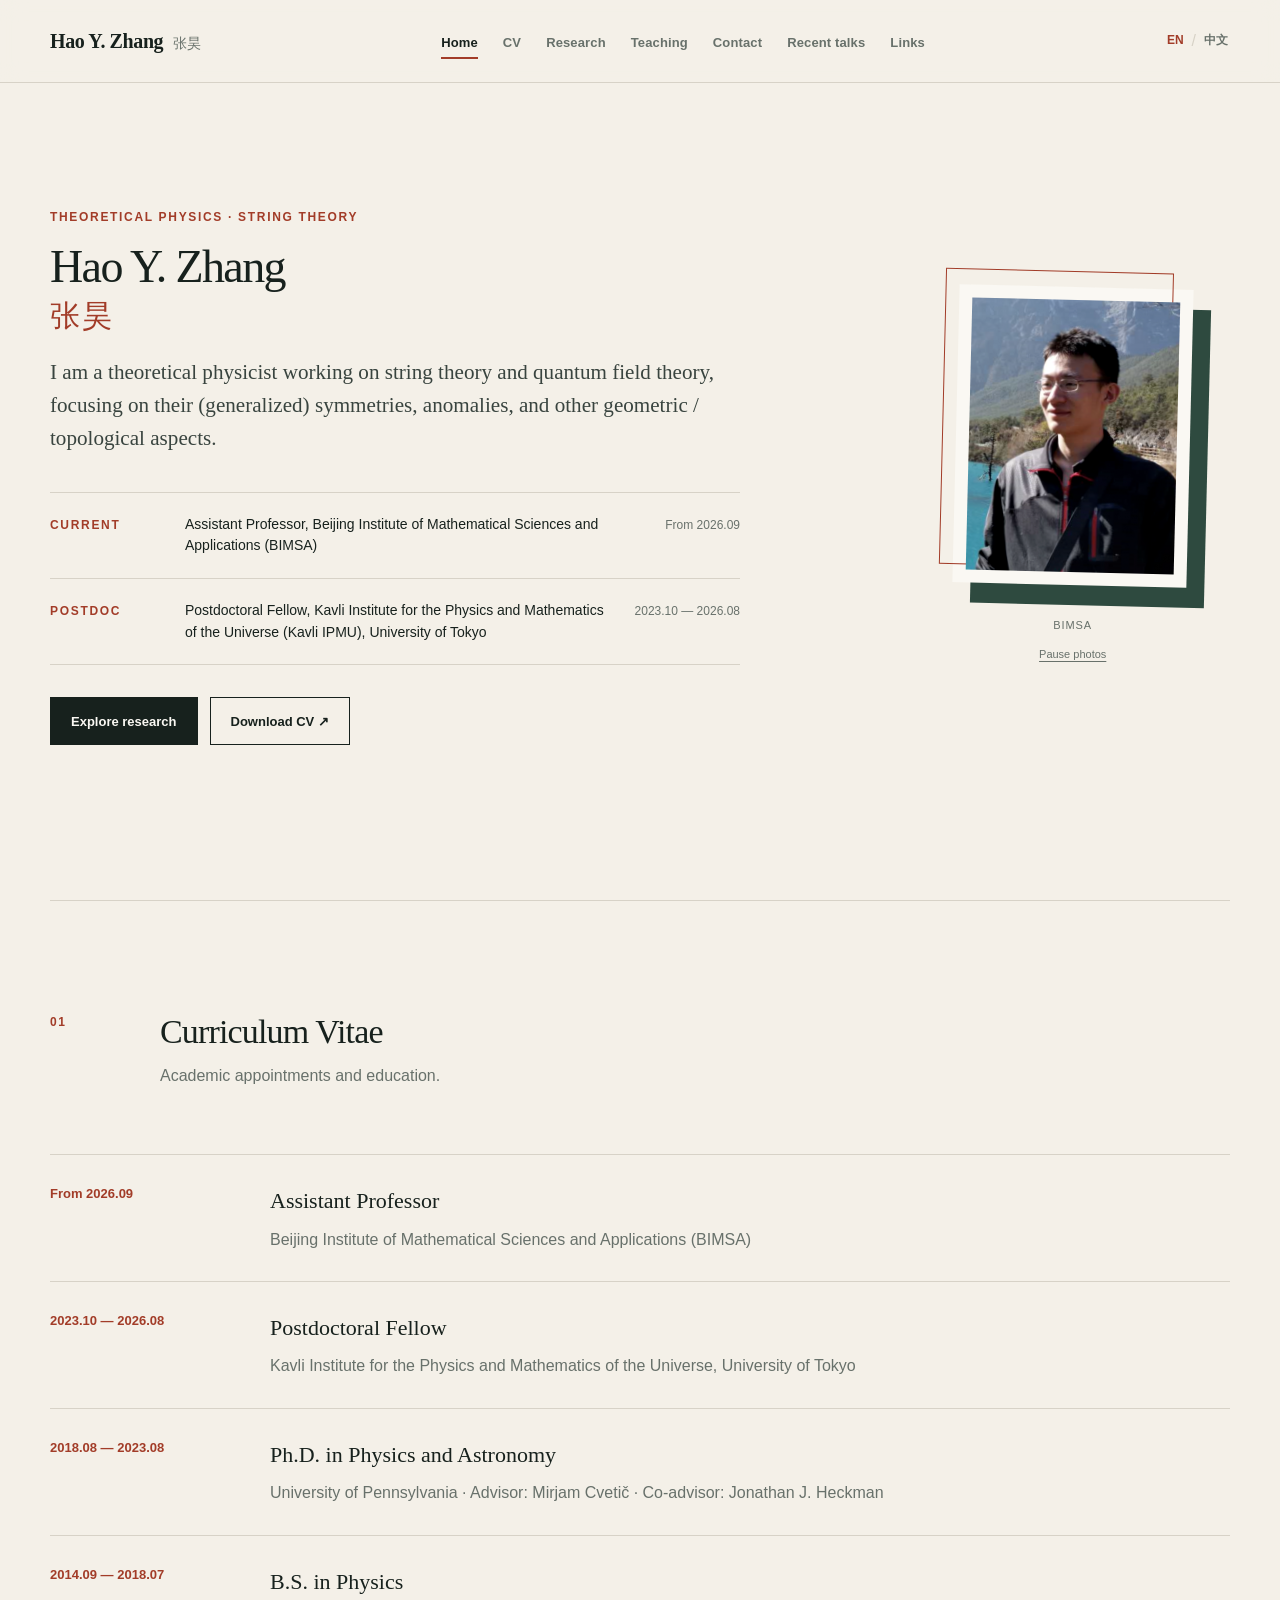
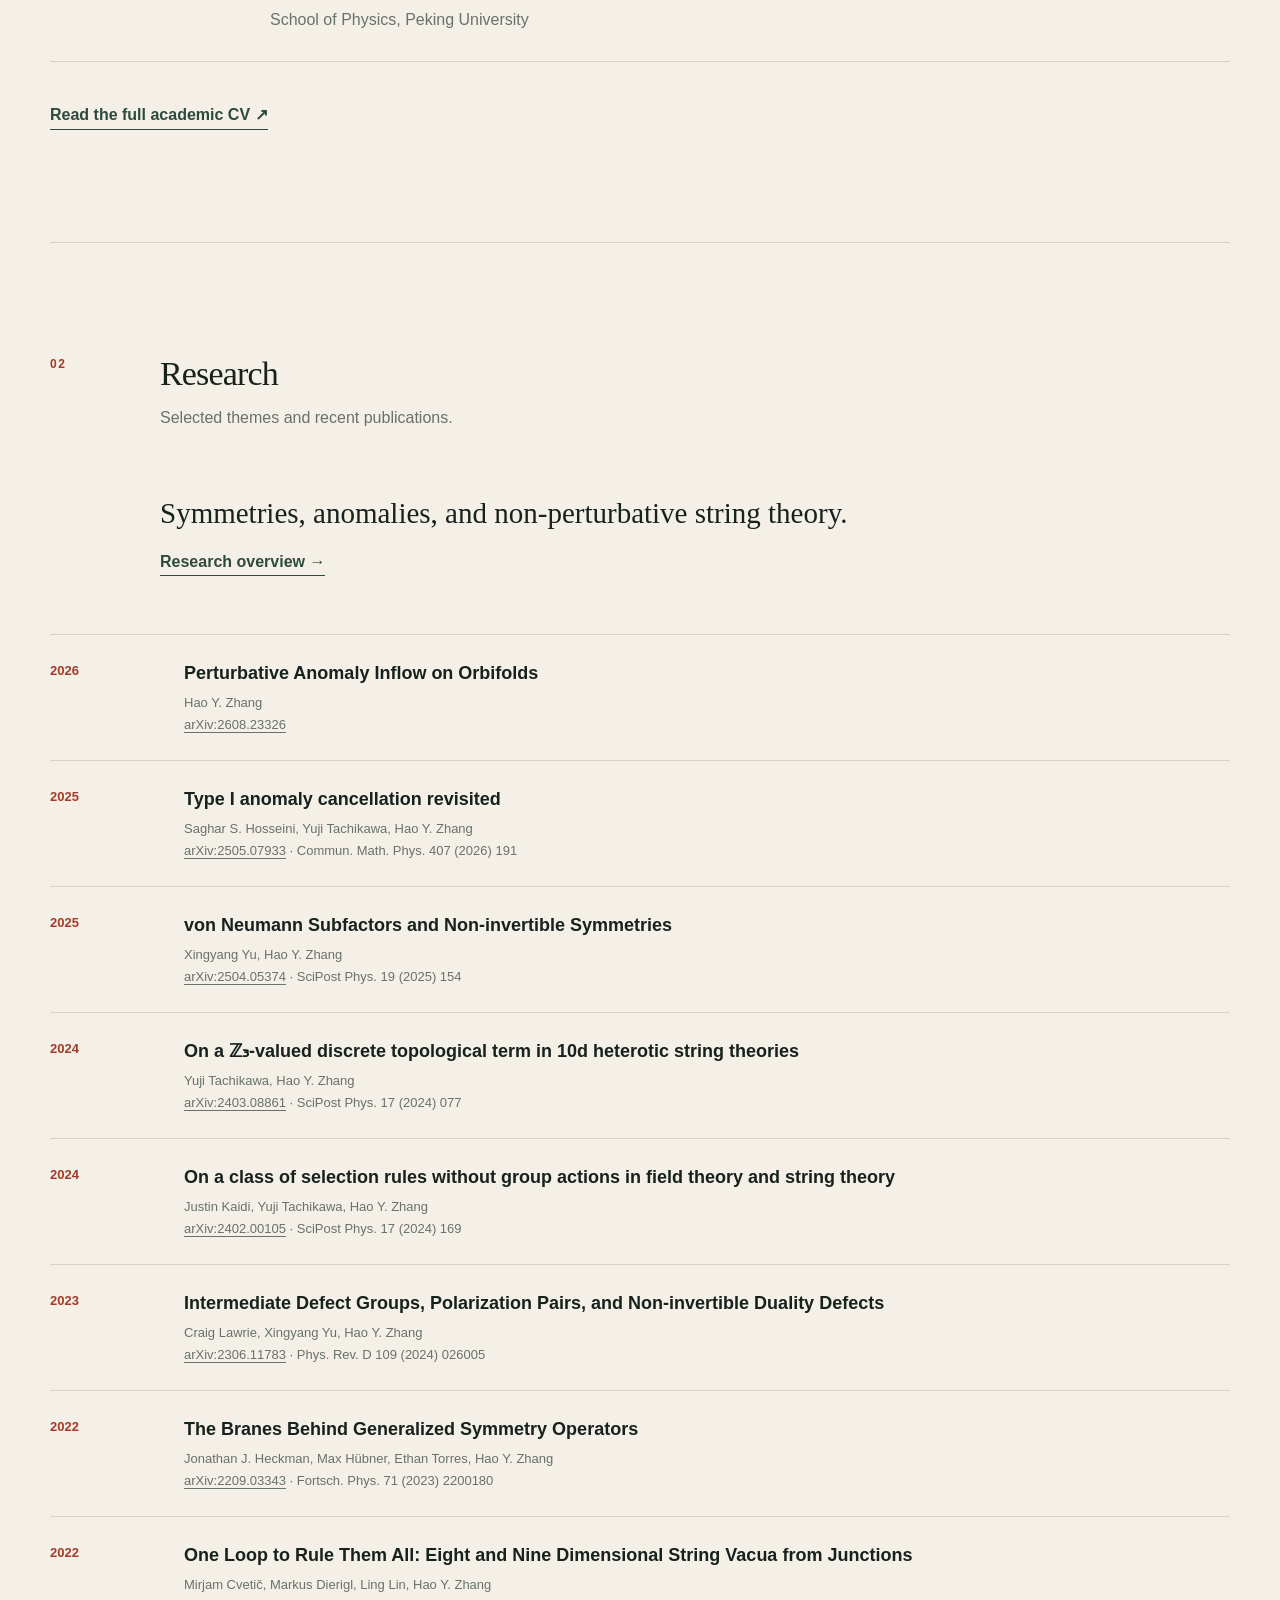
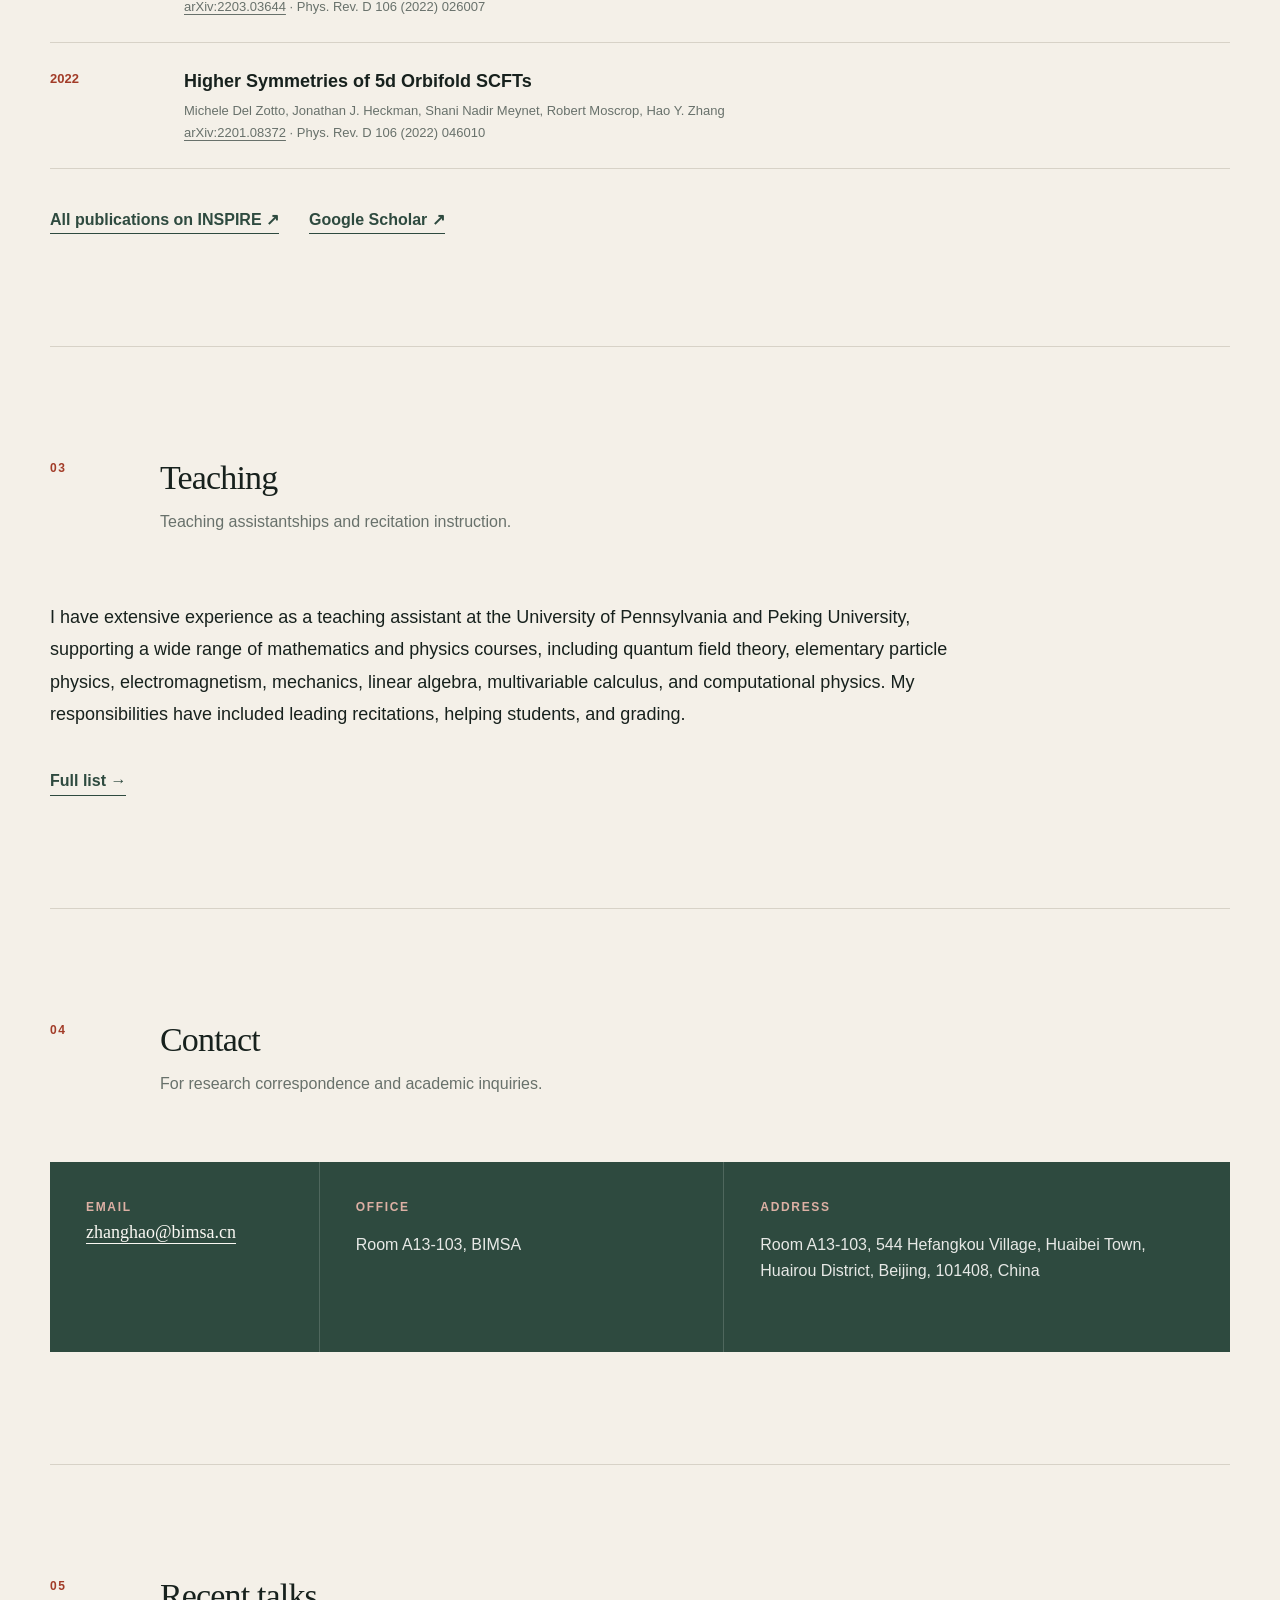
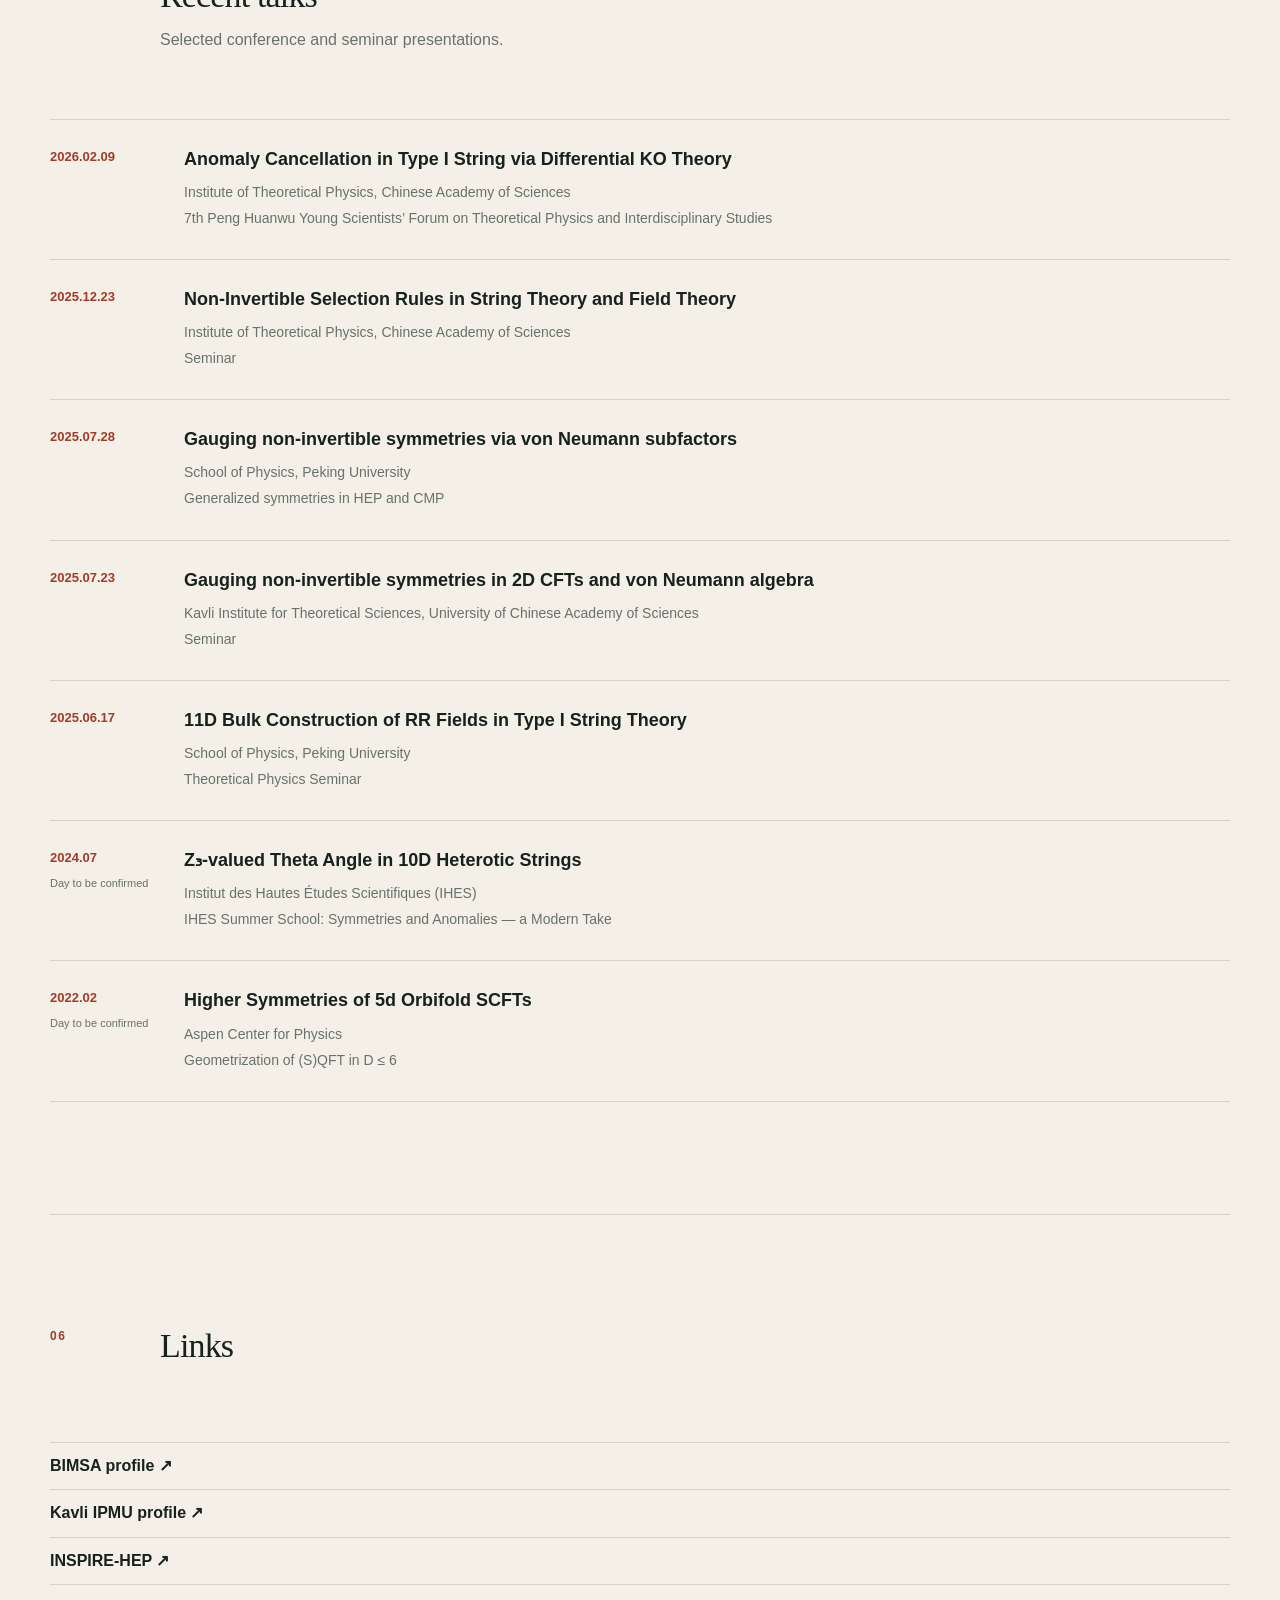
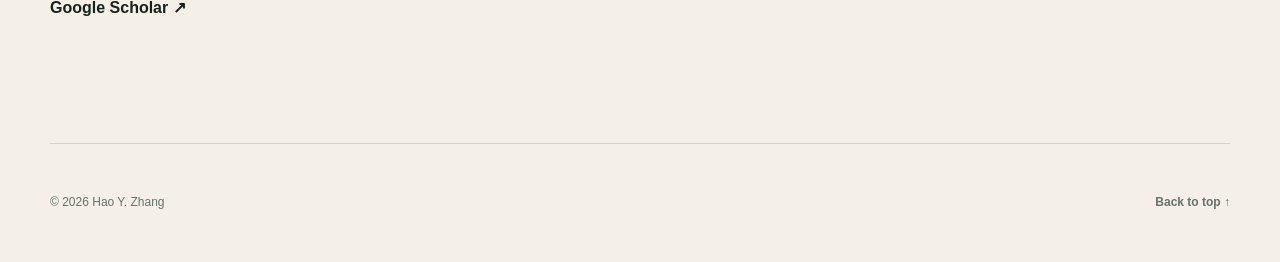
==== commit 5edc6742: "Update index.html" ====
--- a/index.html
+++ b/index.html
@@ -122,7 +122,6 @@
       </div>
       <div class="research-intro">
         <h3 data-en="Symmetries, anomalies, and non-perturbative string theory." data-zh="对称性、反常与非微扰弦理论。">Symmetries, anomalies, and non-perturbative string theory.</h3>
-        <p data-en="My work explores generalized and non-invertible symmetries, superconformal field theories, string compactifications, and the topology of gauge groups. My doctoral dissertation studied generalized symmetries in supergravity and superconformal field theories through string theory." data-zh="我的研究涵盖广义与不可逆对称性、超共形场论、弦紧致化以及规范群拓扑。博士论文通过弦理论研究超引力和超共形场论中的广义对称性。">My work explores generalized and non-invertible symmetries, superconformal field theories, string compactifications, and the topology of gauge groups. My doctoral dissertation studied generalized symmetries in supergravity and superconformal field theories through string theory.</p>
         <a class="text-link" href="research.html" data-en="Research overview →" data-zh="研究方向详述 →">Research overview →</a>
       </div>
       <div class="paper-list">
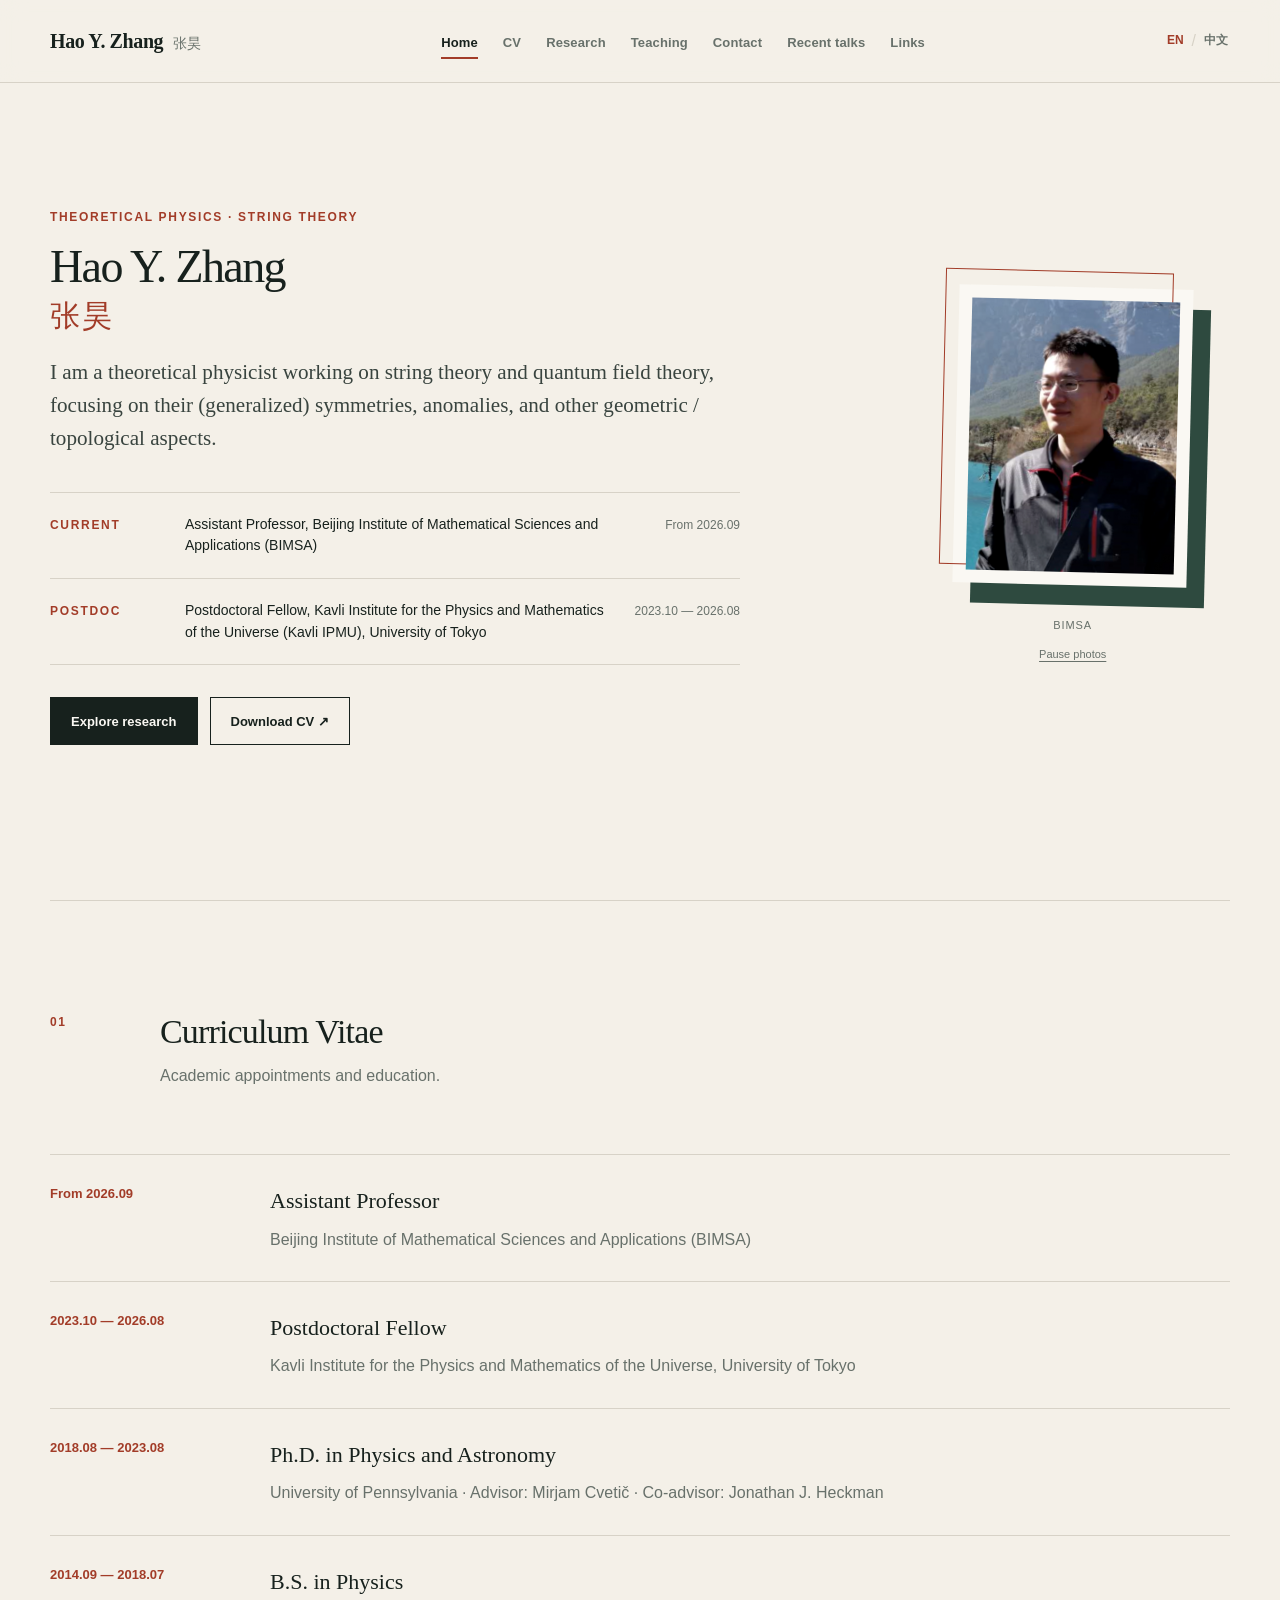
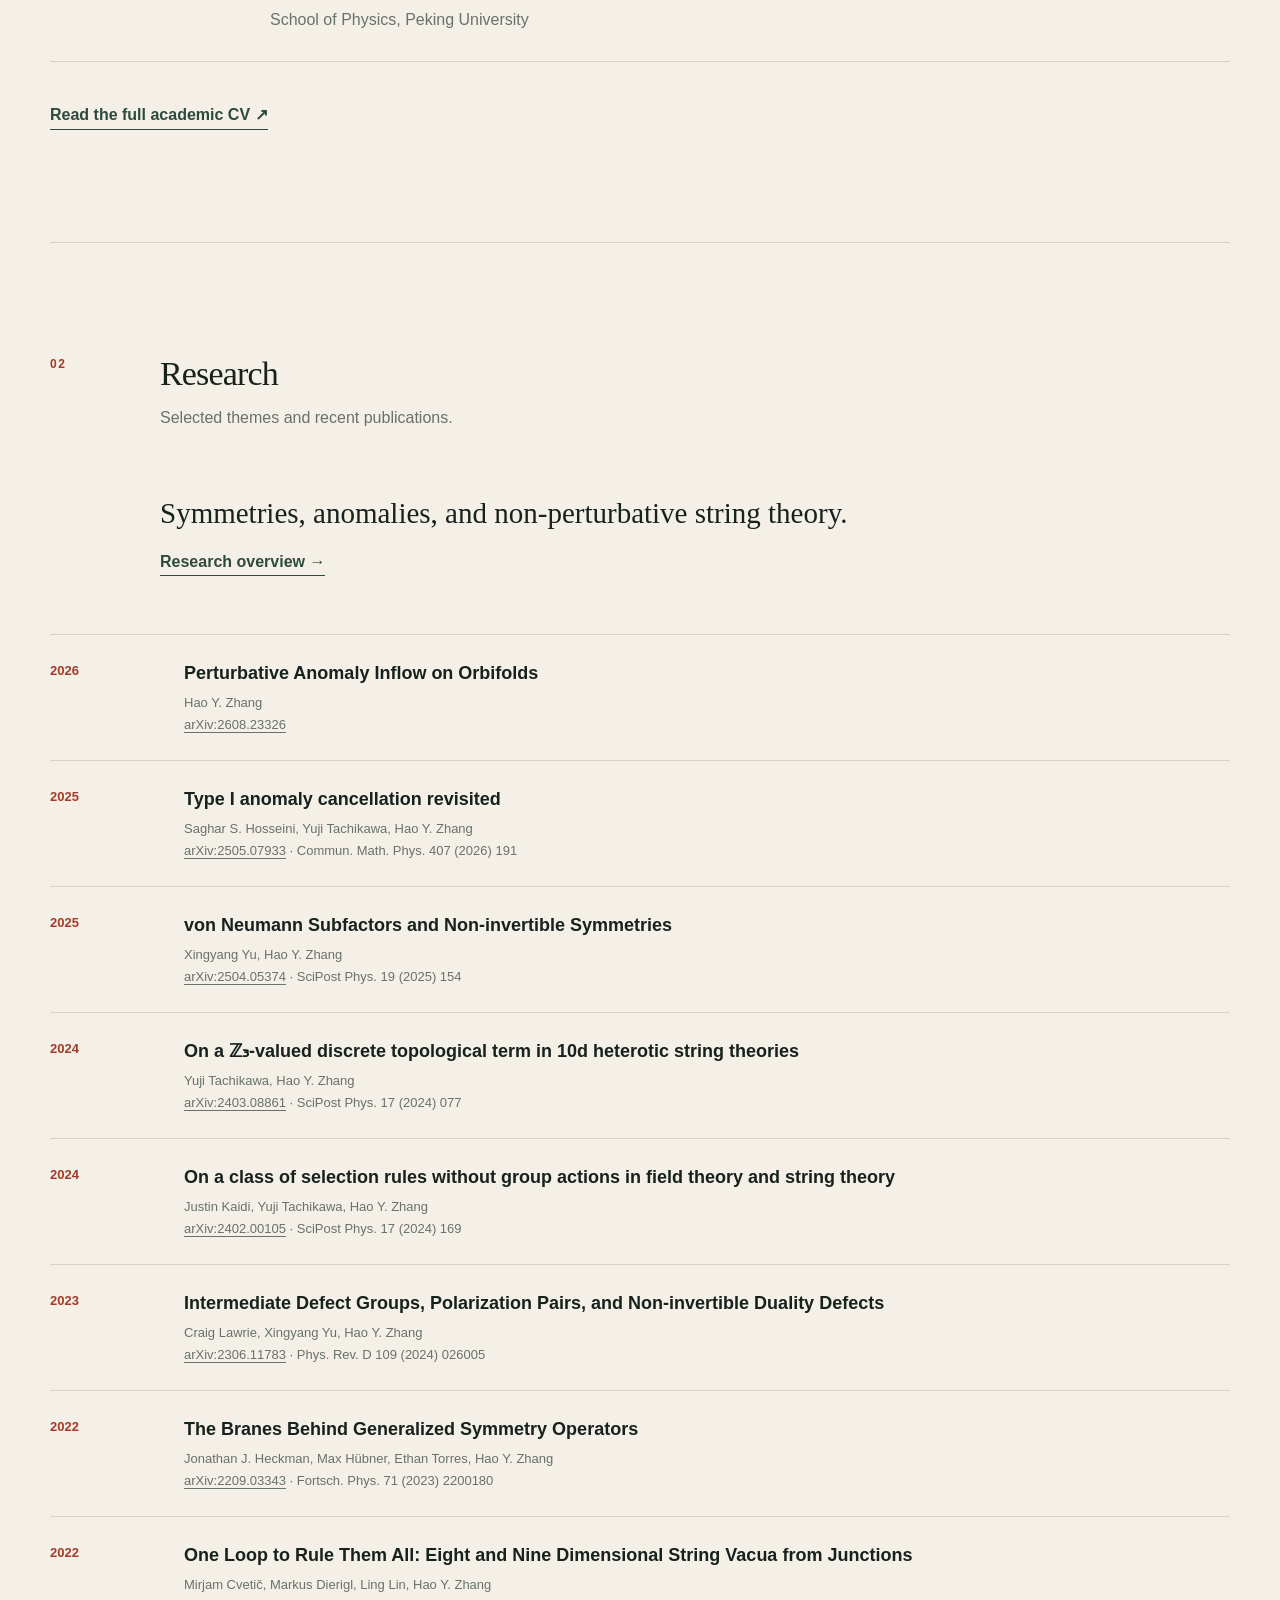
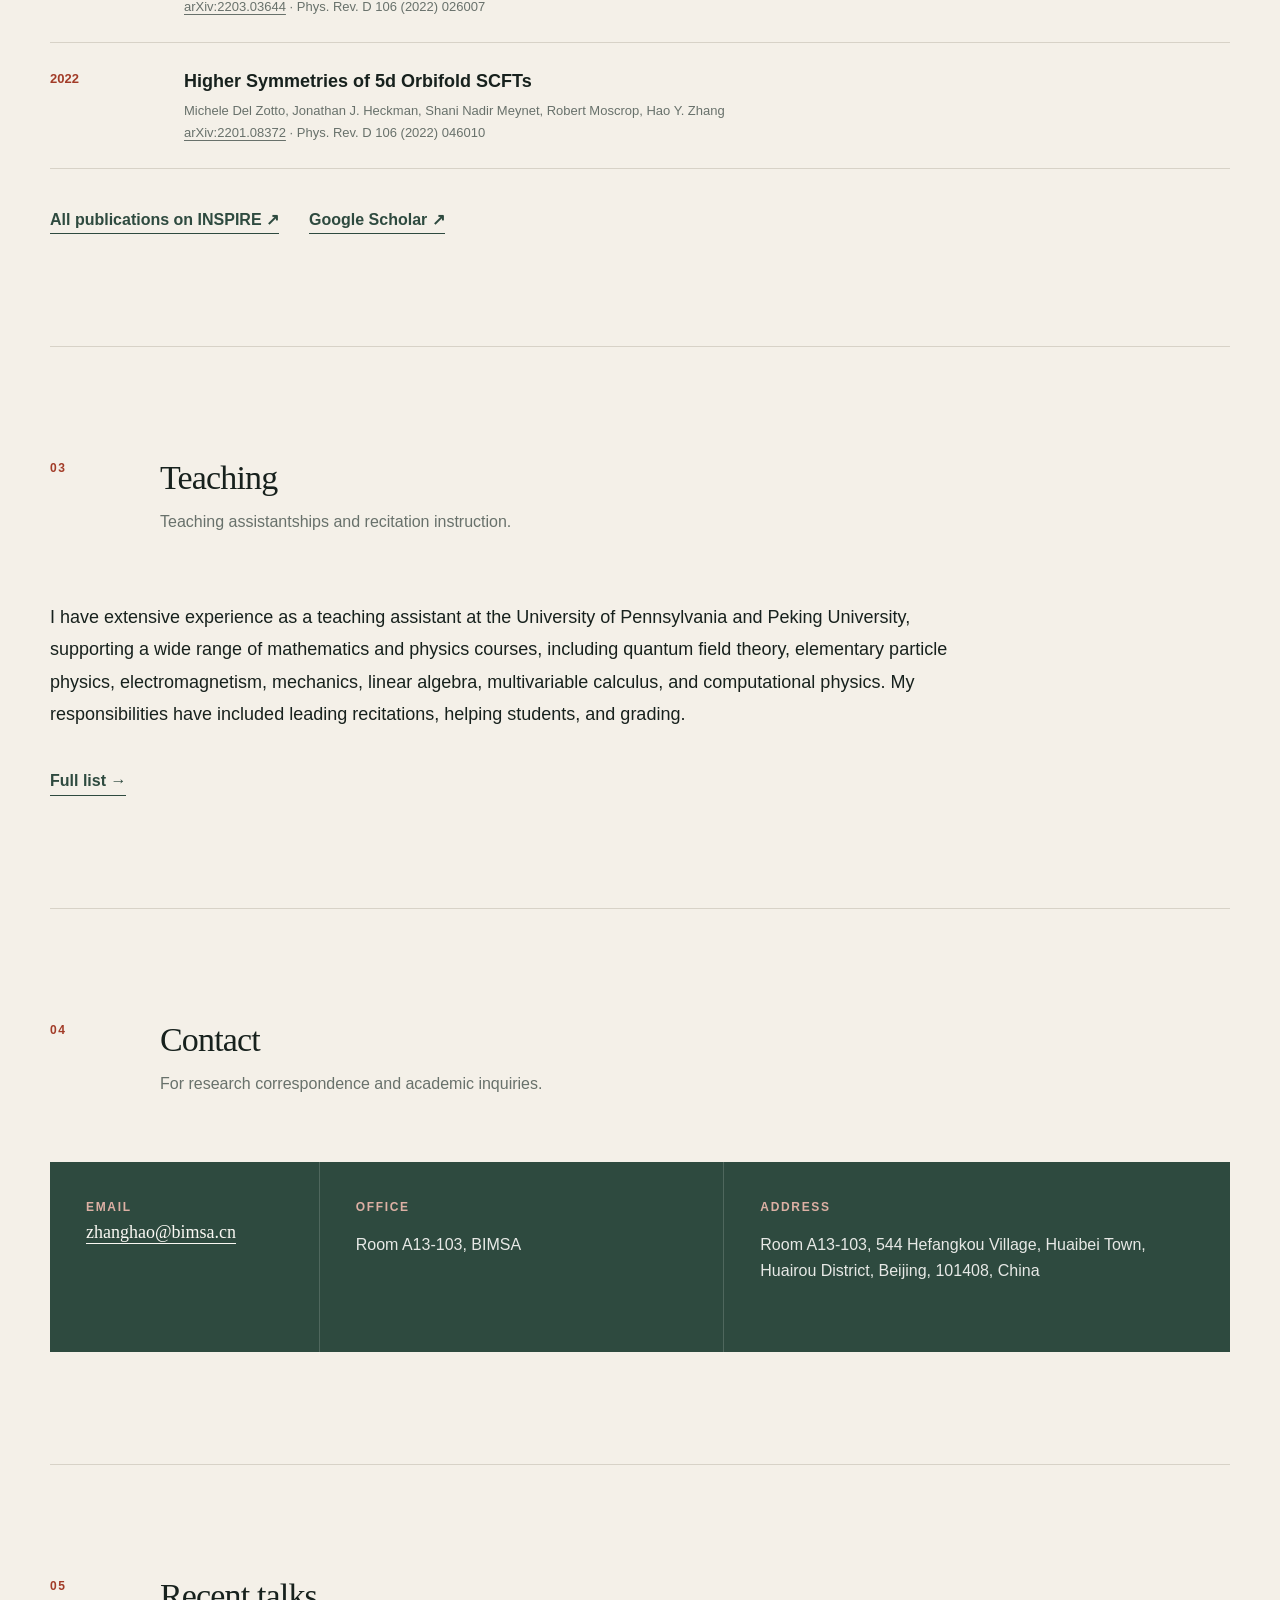
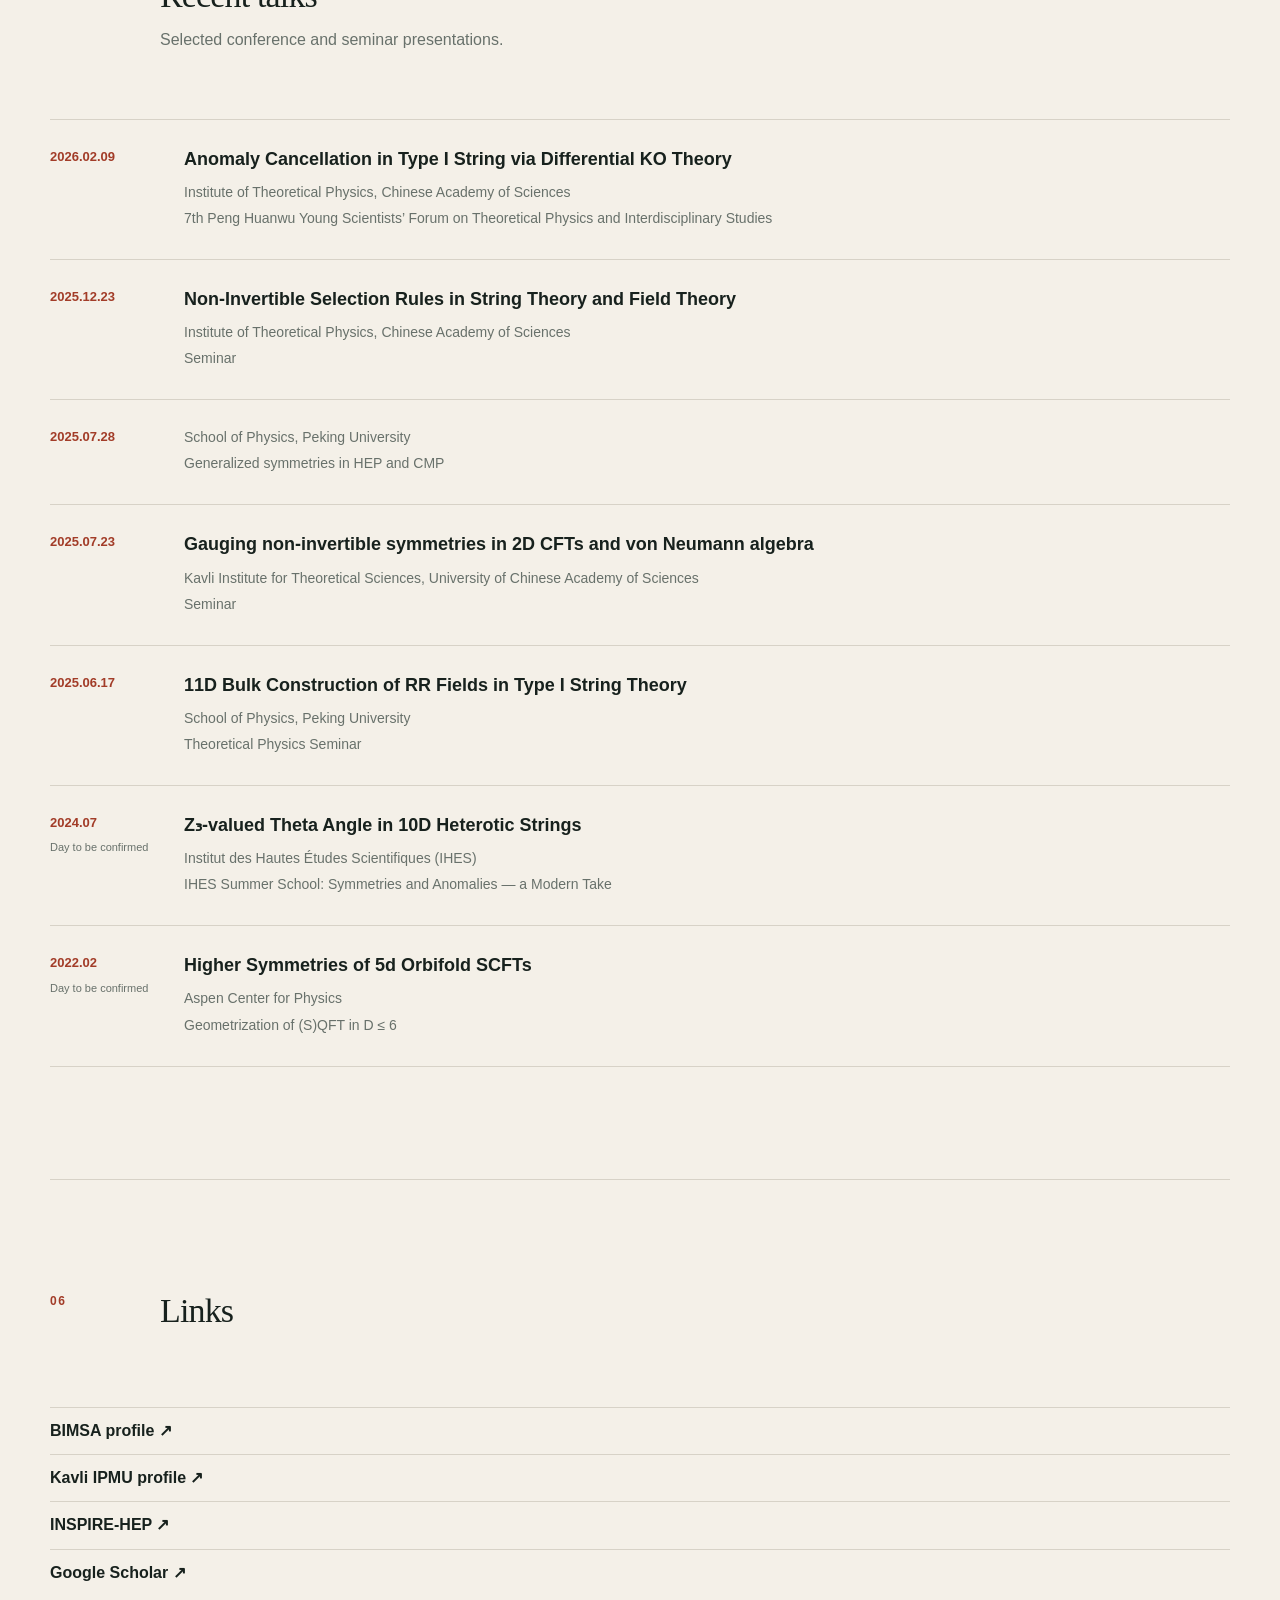
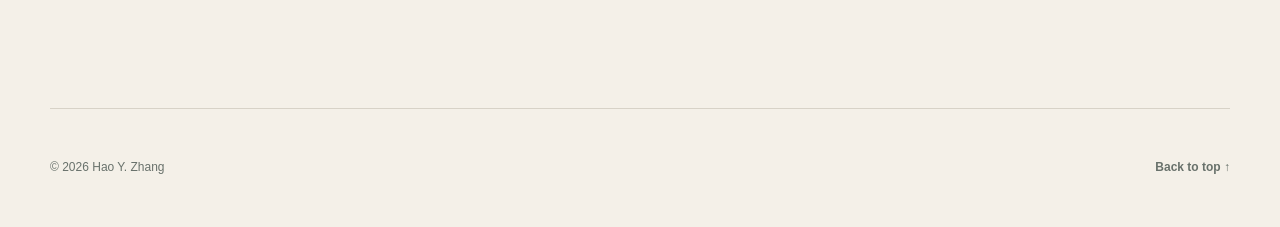
==== commit d85af4dc: "Update index.html" ====
--- a/index.html
+++ b/index.html
@@ -212,37 +212,36 @@
       </div>
       <div class="talk-list">
         <article class="talk"><div class="talk-date"><time datetime="2026-02-09">2026.02.09</time></div><div>
-          <h3><a href="https://indico.itp.ac.cn/event/398/timetable/?view=standard" target="_blank" rel="noopener" data-en="Anomaly Cancellation in Type I String via Differential KO Theory" data-zh="通过微分 KO 理论消除 I 型弦中的反常">Anomaly Cancellation in Type I String via Differential KO Theory</a></h3>
+          <h3><a href="https://indico.itp.ac.cn/event/398/timetable/?view=standard" target="_blank" rel="noopener" data-en="Anomaly Cancellation in Type I String via Differential KO Theory" data-zh=" I类弦的反常相消和微分KO理论">Anomaly Cancellation in Type I String via Differential KO Theory</a></h3>
           <p data-en="Institute of Theoretical Physics, Chinese Academy of Sciences" data-zh="中国科学院理论物理研究所">Institute of Theoretical Physics, Chinese Academy of Sciences</p>
           <p data-en="7th Peng Huanwu Young Scientists’ Forum on Theoretical Physics and Interdisciplinary Studies" data-zh="第七届彭桓武理论物理及其交叉学科青年科学家论坛">7th Peng Huanwu Young Scientists’ Forum on Theoretical Physics and Interdisciplinary Studies</p>
         </div></article>
         <article class="talk"><div class="talk-date"><time datetime="2025-12-23">2025.12.23</time></div><div>
-          <h3><a href="https://english.itp.cas.cn/activities/Talks/202512/t20251215_1137109.html" target="_blank" rel="noopener" data-en="Non-Invertible Selection Rules in String Theory and Field Theory" data-zh="弦理论与场论中的非可逆选择定则">Non-Invertible Selection Rules in String Theory and Field Theory</a></h3>
+          <h3><a href="https://english.itp.cas.cn/activities/Talks/202512/t20251215_1137109.html" target="_blank" rel="noopener" data-en="Non-Invertible Selection Rules in String Theory and Field Theory" data-zh="弦论与场论中的不可逆选择定则">Non-Invertible Selection Rules in String Theory and Field Theory</a></h3>
           <p data-en="Institute of Theoretical Physics, Chinese Academy of Sciences" data-zh="中国科学院理论物理研究所">Institute of Theoretical Physics, Chinese Academy of Sciences</p>
           <p data-en="Seminar" data-zh="学术报告">Seminar</p>
         </div></article>
         <article class="talk"><div class="talk-date"><time datetime="2025-07-28">2025.07.28</time></div><div>
-          <h3><a href="https://indico.ihep.ac.cn/event/26207/contributions/196058/" target="_blank" rel="noopener" data-en="Gauging non-invertible symmetries via von Neumann subfactors" data-zh="通过冯·诺依曼子因子规范化非可逆对称性">Gauging non-invertible symmetries via von Neumann subfactors</a></h3>
           <p data-en="School of Physics, Peking University" data-zh="北京大学物理学院">School of Physics, Peking University</p>
           <p data-en="Generalized symmetries in HEP and CMP" data-zh="高能物理与凝聚态物理中的广义对称性研讨会">Generalized symmetries in HEP and CMP</p>
         </div></article>
         <article class="talk"><div class="talk-date"><time datetime="2025-07-23">2025.07.23</time></div><div>
-          <h3><a href="https://kits.ucas.ac.cn/index.php/events/seminars/649-gauging-non-invertible-symmetries-in-2d-cfts-and-von-neumann-algebra-jul-23-2025" target="_blank" rel="noopener" data-en="Gauging non-invertible symmetries in 2D CFTs and von Neumann algebra" data-zh="二维共形场论中非可逆对称性的规范化与冯·诺依曼代数">Gauging non-invertible symmetries in 2D CFTs and von Neumann algebra</a></h3>
+          <h3><a href="https://kits.ucas.ac.cn/index.php/events/seminars/649-gauging-non-invertible-symmetries-in-2d-cfts-and-von-neumann-algebra-jul-23-2025" target="_blank" rel="noopener" data-en="Gauging non-invertible symmetries in 2D CFTs and von Neumann algebra" data-zh="不可逆对称性的规范化与冯·诺依曼代数">Gauging non-invertible symmetries in 2D CFTs and von Neumann algebra</a></h3>
           <p data-en="Kavli Institute for Theoretical Sciences, University of Chinese Academy of Sciences" data-zh="中国科学院大学卡弗里理论科学研究所">Kavli Institute for Theoretical Sciences, University of Chinese Academy of Sciences</p>
           <p data-en="Seminar" data-zh="学术报告">Seminar</p>
         </div></article>
         <article class="talk"><div class="talk-date"><time datetime="2025-06-17">2025.06.17</time></div><div>
-          <h3><a href="https://english.phy.pku.edu.cn/info/1334/6323.htm" target="_blank" rel="noopener" data-en="11D Bulk Construction of RR Fields in Type I String Theory" data-zh="I 型弦理论中 RR 场的十一维体理论构造">11D Bulk Construction of RR Fields in Type I String Theory</a></h3>
+          <h3><a href="https://english.phy.pku.edu.cn/info/1334/6323.htm" target="_blank" rel="noopener" data-en="11D Bulk Construction of RR Fields in Type I String Theory" data-zh="I类弦中RR场和Green-Schwarz反常相消机制重探">11D Bulk Construction of RR Fields in Type I String Theory</a></h3>
           <p data-en="School of Physics, Peking University" data-zh="北京大学物理学院">School of Physics, Peking University</p>
           <p data-en="Theoretical Physics Seminar" data-zh="理论物理学术报告">Theoretical Physics Seminar</p>
         </div></article>
         <article class="talk"><div class="talk-date"><time datetime="2024-07">2024.07</time><small data-en="Day to be confirmed" data-zh="具体日期待确认">Day to be confirmed</small></div><div>
-          <h3><a href="https://indico.math.cnrs.fr/event/11080/" target="_blank" rel="noopener" data-en="Z₃-valued Theta Angle in 10D Heterotic Strings" data-zh="十维杂化弦中的 Z₃ 值 theta 角">Z₃-valued Theta Angle in 10D Heterotic Strings</a></h3>
+          <h3><a href="https://indico.math.cnrs.fr/event/11080/" target="_blank" rel="noopener" data-en="Z₃-valued Theta Angle in 10D Heterotic Strings" data-zh="十维杂化弦中的 Z₃ 值引力拓扑项">Z₃-valued Theta Angle in 10D Heterotic Strings</a></h3>
           <p data-en="Institut des Hautes Études Scientifiques (IHES)" data-zh="法国高等科学研究所（IHES）">Institut des Hautes Études Scientifiques (IHES)</p>
           <p data-en="IHES Summer School: Symmetries and Anomalies — a Modern Take" data-zh="IHES 暑期学校：对称性与反常的现代视角">IHES Summer School: Symmetries and Anomalies — a Modern Take</p>
         </div></article>
         <article class="talk"><div class="talk-date"><time datetime="2022-02">2022.02</time><small data-en="Day to be confirmed" data-zh="具体日期待确认">Day to be confirmed</small></div><div>
-          <h3><a href="https://sites.google.com/view/geometryqftaspen2022/home" target="_blank" rel="noopener" data-en="Higher Symmetries of 5d Orbifold SCFTs" data-zh="五维轨形超共形场论的高阶对称性">Higher Symmetries of 5d Orbifold SCFTs</a></h3>
+          <h3><a href="https://sites.google.com/view/geometryqftaspen2022/home" target="_blank" rel="noopener" data-en="Higher Symmetries of 5d Orbifold SCFTs" data-zh="五维超共形场论的高形式对称性">Higher Symmetries of 5d Orbifold SCFTs</a></h3>
           <p data-en="Aspen Center for Physics" data-zh="阿斯彭物理中心">Aspen Center for Physics</p>
           <p data-en="Geometrization of (S)QFT in D ≤ 6" data-zh="D ≤ 6 维（超对称）量子场论的几何化">Geometrization of (S)QFT in D ≤ 6</p>
         </div></article>
